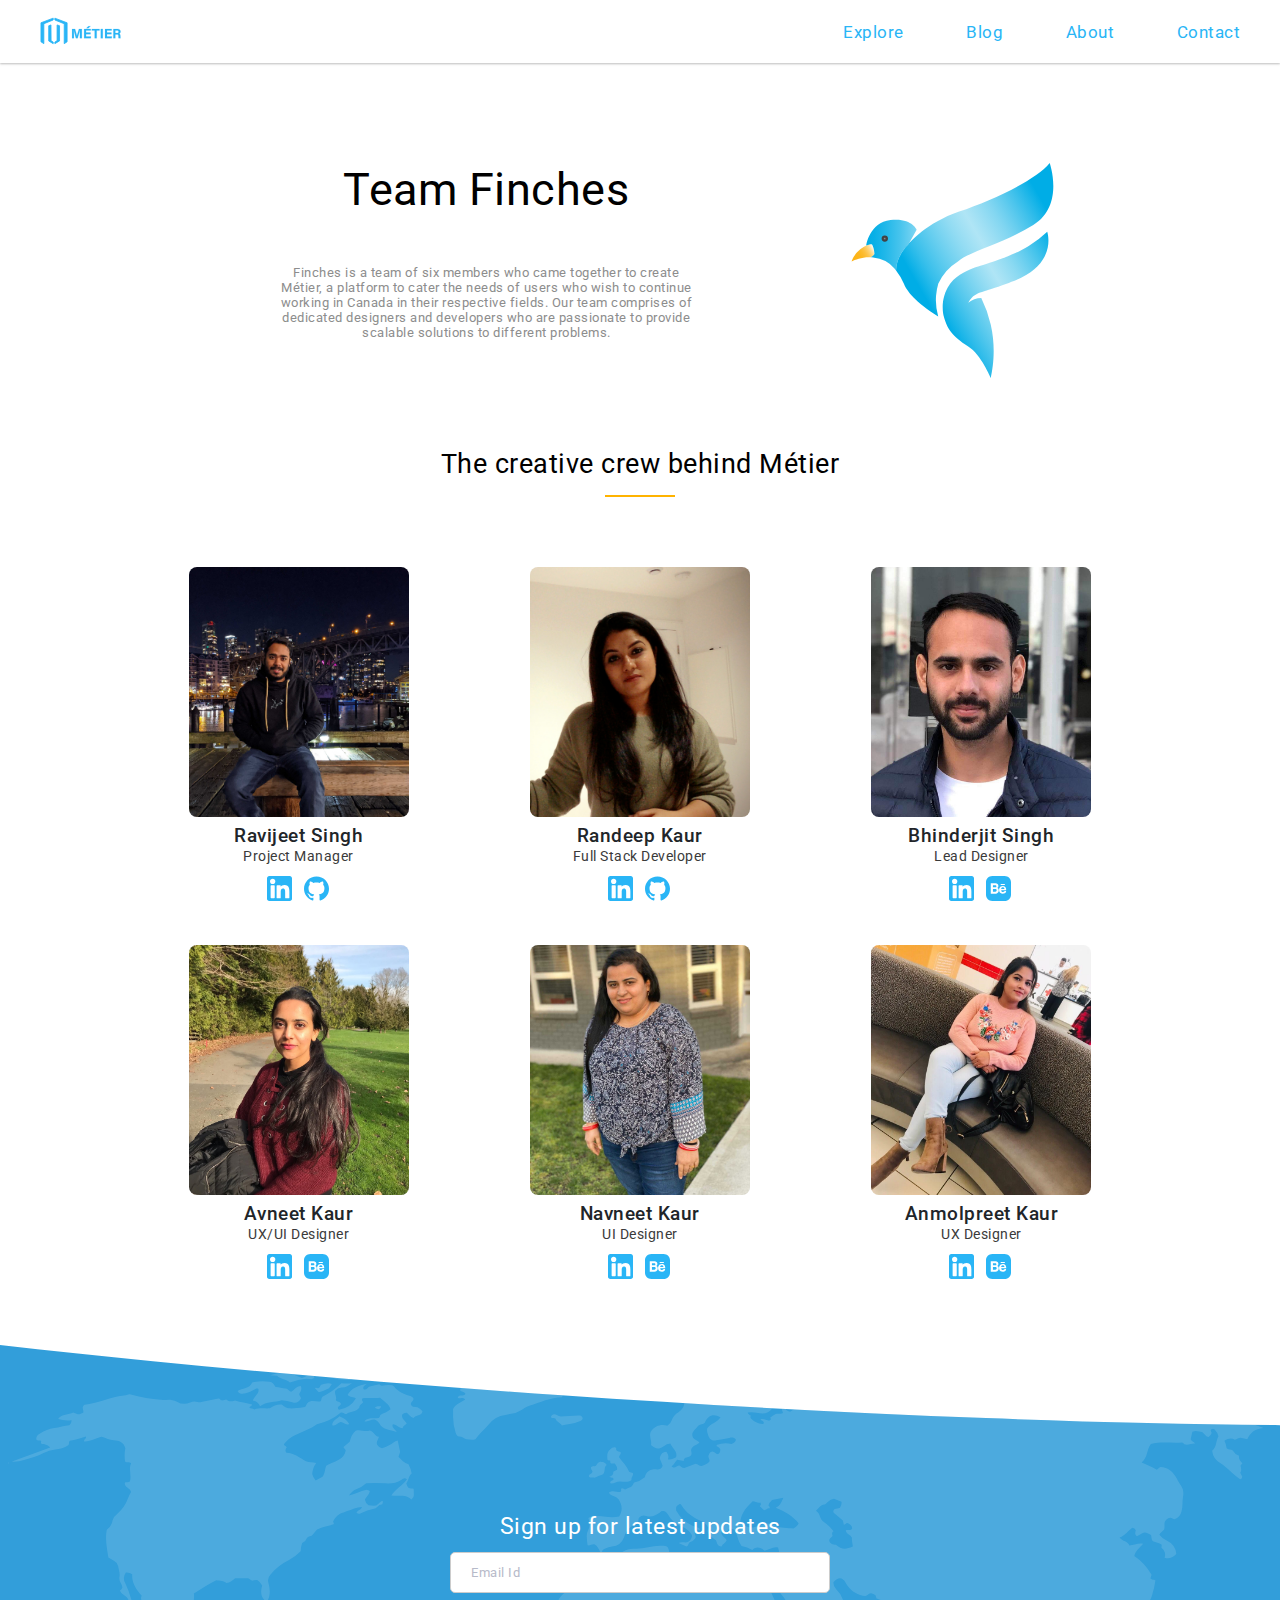
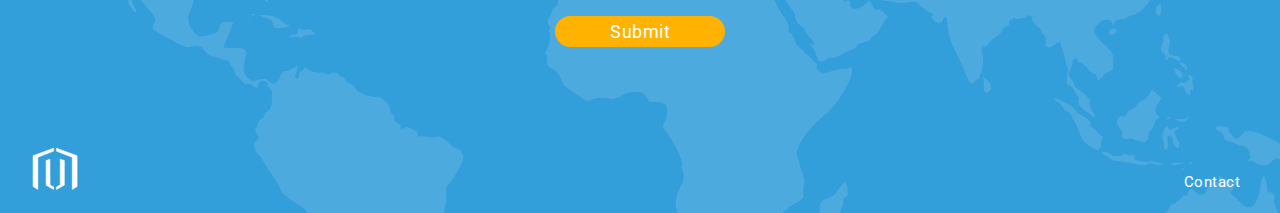
==== Metier/pages/aboutUs.html @ 3f6813bf "Frontend Completed" ====
<!DOCTYPE html>
<html lang="en">

<head>
    <meta charset="UTF-8">
    <meta name="viewport" content="width=device-width, initial-scale=1.0">
    <title>Métier</title>
    <link rel="stylesheet" href="../css/main.css">
    <link href="https://fonts.googleapis.com/css?family=Roboto:300,400,500,700&display=swap" rel="stylesheet">
</head>

<body>
    <nav class="nav-small-screen">
        <input type="checkbox" class="nav-box-checkbox" id="nav-toggle">
        <label for="nav-toggle" class="nav-box-button">
            <span class="nav-box-icon">&nbsp;</span>
        </label>
        <div class="nav-box-background">
            &nbsp;
        </div>
        <nav class="nav-box-nav">
            <ul class="nav-box-list">
                <li class="nav-box-item">
                    <a href="explore.html" class="nav-box-link">Explore</a>
                </li>
                <li class="nav-box-item">
                    <a href="blog/blogs.html" class="nav-box-link">Blogs</a>
                </li>
                <li class="nav-box-item">
                    <a href="aboutUs.html" class="nav-box-link">About Us</a>
                </li>
                <li class="nav-box-item">
                    <a href="contact.html" class="nav-box-link">Contact</a>
                </li>
            </ul>
        </nav>
    </nav>
    <div class="about-page">
        <header class="navigation-header">
            <div class="navigation-container">
                <a class="logo" href="../index.html">
                    <svg version="1.1" id="Layer_1" xmlns="http://www.w3.org/2000/svg"
                        xmlns:xlink="http://www.w3.org/1999/xlink" x="0px" y="0px" viewBox="0 0 627.2 220"
                        style="enable-background:new 0 0 627.2 220;" xml:space="preserve">
                        <style type="text/css">
                            .st0 {
                                stroke-miterlimit: 10;
                            }

                            .st1 {
                                stroke-width: 6;
                                stroke-miterlimit: 10;
                            }
                        </style>
                        <path class="st0"
                            d="M294.5,138.6c0-11.8,0.2-25,0.5-32.8h-0.5c-3.2,14.1-10.1,37-16.8,58.6h-12.7c-5-18.9-12.2-45-15.2-58.8h-0.5
                        c0.6,8.1,0.9,22.3,0.9,34.1v24.7h-13.6V95.5h22.2c5.4,18,11.4,40.6,13.5,50.9h0.1c1.7-9.1,9.3-33.2,15-50.9h21.4v69h-14.4V138.6z" />
                        <path class="st0" d="M372.9,134.7h-33v17.5h36.4l-1.8,12.2h-49v-69h48.9v12.2h-34.4v14.8h33L372.9,134.7z M373.4,75.6l-17.7,13.9
                        h-13.4L356,75.6H373.4z" />
                        <path class="st0" d="M403.4,107.7h-20.9V95.5h56.7v12.2h-20.9v56.7h-14.9V107.7z" />
                        <path class="st0" d="M463.3,95.5v69h-14.9v-69H463.3z" />
                        <path class="st0"
                            d="M527.3,134.7h-33v17.5h36.4l-1.8,12.2h-49.1v-69h48.9v12.2h-34.4v14.8h33L527.3,134.7z" />
                        <path class="st0" d="M555.9,136.8v27.6h-14.6v-69h30.3c15,0,23.1,8.3,23.1,18.9c0,9.2-5,14.3-10,16.3c3.4,1.2,8.6,4.8,8.6,17.1v3.4
                        c0,4.6,0,9.9,1,13.1h-14.2c-1.2-3-1.4-8.2-1.4-15.5v-1c0-7.5-1.9-11.1-13-11.1L555.9,136.8z M555.9,124.9h12.5
                        c8.2,0,11.3-3.1,11.3-8.9c0-5.6-3.7-8.8-11-8.8h-12.8V124.9z" />
                        <path class="st1" d="M126.1,65.9l-0.2,116.9l-16.2,9.4v11.8l34.5-20.1V72L126.1,65.9z" />
                        <path class="st1"
                            d="M81,65.9c0.3,39.1,0.5,78.1,0.8,117.1l15.7,9.4v11.8l-33.3-20V72.2L81,65.9z" />
                        <polygon class="st1" points="97.4,29.2 28.4,57.3 28.4,203.9 7.1,190.4 7.1,50 97.4,15.7 " />
                        <polygon class="st1"
                            points="109.7,29.4 178.7,57.5 178.7,204.1 200,190.6 200,50.2 109.7,15.9 " />
                    </svg>
                </a>
                <nav class="nav-large-screen">
                    <ul>
                        <li class="nav-item" id="nav-explore"><a href="explore.html">Explore</a></li>
                        <li class="nav-item" id="nav-blog"><a href="blog/blogs.html">Blog</a></li>
                        <li class="nav-item" id="nav-about"><a href="aboutUs.html">About</a></li>
                        <li class="nav-item" id="nav-contact"><a href="contact.html">Contact</a></li>
                    </ul>
                </nav>
            </div>
        </header>
        <main>
            <div class="team-description-container">
                <div class="team-name">Team Finches</div>
                <p class="team-description">Finches is a team of six members who came together to create Métier, a
                    platform to cater the needs of
                    users who wish to continue working in Canada in their respective fields. Our team comprises of
                    dedicated designers and developers who are passionate to provide scalable solutions to different
                    problems.</p>
                <img src="../images/team-logo.svg" alt="" class="team-logo">
            </div>
            <div class="team-container">
                <div class="team-heading">The creative crew behind Métier</div>
                <div class="team-underline"></div>
                <div class="team-members-container">
                    <div class="team-member-container team-member1">
                        <div class="member-pic-container">
                            <img src="../images/members/ravijeet.jpg" alt="" class="team-member-pic">
                        </div>
                        <div class="team-member-name">Ravijeet Singh</div>
                        <div class="team-member-role">Project Manager</div>
                        <a href="" class="member-link-1">
                            <svg version="1.1" id="Layer_1" xmlns="http://www.w3.org/2000/svg"
                                xmlns:xlink="http://www.w3.org/1999/xlink" x="0px" y="0px" viewBox="0 0 382 382"
                                style="enable-background:new 0 0 382 382;" xml:space="preserve">
                                <path d="M347.445,0H34.555C15.471,0,0,15.471,0,34.555v312.889C0,366.529,15.471,382,34.555,382h312.889
	                                C366.529,382,382,366.529,382,347.444V34.555C382,15.471,366.529,0,347.445,0z M118.207,329.844c0,5.554-4.502,10.056-10.056,10.056
	                                H65.345c-5.554,0-10.056-4.502-10.056-10.056V150.403c0-5.554,4.502-10.056,10.056-10.056h42.806
	                                c5.554,0,10.056,4.502,10.056,10.056V329.844z M86.748,123.432c-22.459,0-40.666-18.207-40.666-40.666S64.289,42.1,86.748,42.1
	                                s40.666,18.207,40.666,40.666S109.208,123.432,86.748,123.432z M341.91,330.654c0,5.106-4.14,9.246-9.246,9.246H286.73
	                                c-5.106,0-9.246-4.14-9.246-9.246v-84.168c0-12.556,3.683-55.021-32.813-55.021c-28.309,0-34.051,29.066-35.204,42.11v97.079
	                                c0,5.106-4.139,9.246-9.246,9.246h-44.426c-5.106,0-9.246-4.14-9.246-9.246V149.593c0-5.106,4.14-9.246,9.246-9.246h44.426
	                                c5.106,0,9.246,4.14,9.246,9.246v15.655c10.497-15.753,26.097-27.912,59.312-27.912c73.552,0,73.131,68.716,73.131,106.472
	                                L341.91,330.654L341.91,330.654z" />
                            </svg>
                        </a>
                        <a href="" class="member-link-2">
                            <svg id="Bold" enable-background="new 0 0 24 24" height="512" viewBox="0 0 24 24"
                                width="512" xmlns="http://www.w3.org/2000/svg">
                                <path
                                    d="m12 .5c-6.63 0-12 5.28-12 11.792 0 5.211 3.438 9.63 8.205 11.188.6.111.82-.254.82-.567 0-.28-.01-1.022-.015-2.005-3.338.711-4.042-1.582-4.042-1.582-.546-1.361-1.335-1.725-1.335-1.725-1.087-.731.084-.716.084-.716 1.205.082 1.838 1.215 1.838 1.215 1.07 1.803 2.809 1.282 3.495.981.108-.763.417-1.282.76-1.577-2.665-.295-5.466-1.309-5.466-5.827 0-1.287.465-2.339 1.235-3.164-.135-.298-.54-1.497.105-3.121 0 0 1.005-.316 3.3 1.209.96-.262 1.98-.392 3-.398 1.02.006 2.04.136 3 .398 2.28-1.525 3.285-1.209 3.285-1.209.645 1.624.24 2.823.12 3.121.765.825 1.23 1.877 1.23 3.164 0 4.53-2.805 5.527-5.475 5.817.42.354.81 1.077.81 2.182 0 1.578-.015 2.846-.015 3.229 0 .309.21.678.825.56 4.801-1.548 8.236-5.97 8.236-11.173 0-6.512-5.373-11.792-12-11.792z" />
                            </svg>
                        </a>
                    </div>
                    <div class="team-member-container team-member2">
                        <div class="member-pic-container">
                            <img src="../images/members/randeep.png" alt="" class="team-member-pic">
                        </div>
                        <div class="team-member-name">Randeep Kaur</div>
                        <div class="team-member-role">Full Stack Developer</div>
                        <a href="https://www.linkedin.com/in/randeepkaur24" class="member-link-1">
                            <svg version="1.1" id="Layer_1" xmlns="http://www.w3.org/2000/svg"
                                xmlns:xlink="http://www.w3.org/1999/xlink" x="0px" y="0px" viewBox="0 0 382 382"
                                style="enable-background:new 0 0 382 382;" xml:space="preserve">
                                <path d="M347.445,0H34.555C15.471,0,0,15.471,0,34.555v312.889C0,366.529,15.471,382,34.555,382h312.889
	                                C366.529,382,382,366.529,382,347.444V34.555C382,15.471,366.529,0,347.445,0z M118.207,329.844c0,5.554-4.502,10.056-10.056,10.056
	                                H65.345c-5.554,0-10.056-4.502-10.056-10.056V150.403c0-5.554,4.502-10.056,10.056-10.056h42.806
                                    c5.554,0,10.056,4.502,10.056,10.056V329.844z M86.748,123.432c-22.459,0-40.666-18.207-40.666-40.666S64.289,42.1,86.748,42.1
                                    s40.666,18.207,40.666,40.666S109.208,123.432,86.748,123.432z M341.91,330.654c0,5.106-4.14,9.246-9.246,9.246H286.73
                                    c-5.106,0-9.246-4.14-9.246-9.246v-84.168c0-12.556,3.683-55.021-32.813-55.021c-28.309,0-34.051,29.066-35.204,42.11v97.079
                                    c0,5.106-4.139,9.246-9.246,9.246h-44.426c-5.106,0-9.246-4.14-9.246-9.246V149.593c0-5.106,4.14-9.246,9.246-9.246h44.426
                                    c5.106,0,9.246,4.14,9.246,9.246v15.655c10.497-15.753,26.097-27.912,59.312-27.912c73.552,0,73.131,68.716,73.131,106.472
                                    L341.91,330.654L341.91,330.654z" />
                            </svg>
                        </a>
                        <a href="https://github.com/Randeep24" class="member-link-2">
                            <svg id="Bold" enable-background="new 0 0 24 24" height="512" viewBox="0 0 24 24"
                                width="512" xmlns="http://www.w3.org/2000/svg">
                                <path
                                    d="m12 .5c-6.63 0-12 5.28-12 11.792 0 5.211 3.438 9.63 8.205 11.188.6.111.82-.254.82-.567 0-.28-.01-1.022-.015-2.005-3.338.711-4.042-1.582-4.042-1.582-.546-1.361-1.335-1.725-1.335-1.725-1.087-.731.084-.716.084-.716 1.205.082 1.838 1.215 1.838 1.215 1.07 1.803 2.809 1.282 3.495.981.108-.763.417-1.282.76-1.577-2.665-.295-5.466-1.309-5.466-5.827 0-1.287.465-2.339 1.235-3.164-.135-.298-.54-1.497.105-3.121 0 0 1.005-.316 3.3 1.209.96-.262 1.98-.392 3-.398 1.02.006 2.04.136 3 .398 2.28-1.525 3.285-1.209 3.285-1.209.645 1.624.24 2.823.12 3.121.765.825 1.23 1.877 1.23 3.164 0 4.53-2.805 5.527-5.475 5.817.42.354.81 1.077.81 2.182 0 1.578-.015 2.846-.015 3.229 0 .309.21.678.825.56 4.801-1.548 8.236-5.97 8.236-11.173 0-6.512-5.373-11.792-12-11.792z" />
                            </svg>
                        </a>
                    </div>
                    <div class="team-member-container team-member3">
                        <div class="member-pic-container">
                            <img src="../images/members/bhinderjeet.jpg" alt="" class="team-member-pic">
                        </div>
                        <div class="team-member-name">Bhinderjit Singh</div>
                        <div class="team-member-role">Lead Designer</div>
                        <a href="https://www.linkedin.com/in/bhinderkaler/" class="member-link-1">
                            <svg version="1.1" id="Layer_1" xmlns="http://www.w3.org/2000/svg"
                                xmlns:xlink="http://www.w3.org/1999/xlink" x="0px" y="0px" viewBox="0 0 382 382"
                                style="enable-background:new 0 0 382 382;" xml:space="preserve">
                                <path d="M347.445,0H34.555C15.471,0,0,15.471,0,34.555v312.889C0,366.529,15.471,382,34.555,382h312.889
                                    C366.529,382,382,366.529,382,347.444V34.555C382,15.471,366.529,0,347.445,0z M118.207,329.844c0,5.554-4.502,10.056-10.056,10.056
                                    H65.345c-5.554,0-10.056-4.502-10.056-10.056V150.403c0-5.554,4.502-10.056,10.056-10.056h42.806
                                    c5.554,0,10.056,4.502,10.056,10.056V329.844z M86.748,123.432c-22.459,0-40.666-18.207-40.666-40.666S64.289,42.1,86.748,42.1
                                    s40.666,18.207,40.666,40.666S109.208,123.432,86.748,123.432z M341.91,330.654c0,5.106-4.14,9.246-9.246,9.246H286.73
                                    c-5.106,0-9.246-4.14-9.246-9.246v-84.168c0-12.556,3.683-55.021-32.813-55.021c-28.309,0-34.051,29.066-35.204,42.11v97.079
                                    c0,5.106-4.139,9.246-9.246,9.246h-44.426c-5.106,0-9.246-4.14-9.246-9.246V149.593c0-5.106,4.14-9.246,9.246-9.246h44.426
                                    c5.106,0,9.246,4.14,9.246,9.246v15.655c10.497-15.753,26.097-27.912,59.312-27.912c73.552,0,73.131,68.716,73.131,106.472
                                    L341.91,330.654L341.91,330.654z" />
                            </svg></a>
                        <a href="https://www.behance.net/bhinderjitsingh" class="member-link-2">
                            <svg version="1.1" id="Layer_1" xmlns="http://www.w3.org/2000/svg"
                                xmlns:xlink="http://www.w3.org/1999/xlink" x="0px" y="0px" viewBox="0 0 504.4 504.4"
                                style="enable-background:new 0 0 504.4 504.4;" xml:space="preserve">
                                <path
                                    d="M195.2,184.2H188h-48v44h51.6c9.2,0,17.2-2.4,17.2-23.6C208.8,183.4,195.2,184.2,195.2,184.2z" />
                                <path
                                    d="M195.2,260.2H140v56h48.4c0.8,0,2,0,3.6,0c8,0,23.2-3.2,23.2-27.2C215.6,260.6,195.2,260.2,195.2,260.2z" />
                                <path d="M377.6,0.2H126.4C56.8,0.2,0,57,0,126.6v251.6c0,69.2,56.8,126,126.4,126H378c69.6,0,126.4-56.8,126.4-126.4V126.6
                                        C504,57,447.2,0.2,377.6,0.2z M296,160.2h84v20h-84V160.2z M256.8,291.8c0,62.4-61.6,64.4-61.6,64.4h-56.8h-1.6H96v-208h40.4h1.6
                                        h56.8c30.8,0,55.2,17.6,55.2,54.4c0,36.8-29.6,38.8-29.6,38.8C259.6,241,256.8,291.8,256.8,291.8z M407.6,288.2H306.4
                                        c0,40,34.4,36.8,34.4,36.8c32.4,0,31.2-20.8,31.2-20.8h34.4c0,56-66.8,53.6-66.8,53.6c-80,0-74.8-78.8-74.8-78.8s0-79.2,74.8-79.2
                                        C418.4,199.4,407.6,288.2,407.6,288.2z" />
                                <path
                                    d="M340.4,228.6c-30,0-34.4,31.6-34.4,31.6h64C370,260.2,370.4,228.6,340.4,228.6z" />
                            </svg>
                        </a>
                    </div>
                    <div class="team-member-container team-member4">
                        <div class="member-pic-container">
                            <img src="../images/members/avneet.jpg" alt="" class="team-member-pic">
                        </div>
                        <div class="team-member-name">Avneet Kaur</div>
                        <div class="team-member-role">UX/UI Designer</div>
                        <a href="http://linkedin.com/in/avneet-kaur-gill-61a10614b" class="member-link-1">
                            <svg version="1.1" id="Layer_1" xmlns="http://www.w3.org/2000/svg"
                                xmlns:xlink="http://www.w3.org/1999/xlink" x="0px" y="0px" viewBox="0 0 382 382"
                                style="enable-background:new 0 0 382 382;" xml:space="preserve">
                                <path d="M347.445,0H34.555C15.471,0,0,15.471,0,34.555v312.889C0,366.529,15.471,382,34.555,382h312.889
                                    C366.529,382,382,366.529,382,347.444V34.555C382,15.471,366.529,0,347.445,0z M118.207,329.844c0,5.554-4.502,10.056-10.056,10.056
                                    H65.345c-5.554,0-10.056-4.502-10.056-10.056V150.403c0-5.554,4.502-10.056,10.056-10.056h42.806
                                    c5.554,0,10.056,4.502,10.056,10.056V329.844z M86.748,123.432c-22.459,0-40.666-18.207-40.666-40.666S64.289,42.1,86.748,42.1
                                    s40.666,18.207,40.666,40.666S109.208,123.432,86.748,123.432z M341.91,330.654c0,5.106-4.14,9.246-9.246,9.246H286.73
                                    c-5.106,0-9.246-4.14-9.246-9.246v-84.168c0-12.556,3.683-55.021-32.813-55.021c-28.309,0-34.051,29.066-35.204,42.11v97.079
                                    c0,5.106-4.139,9.246-9.246,9.246h-44.426c-5.106,0-9.246-4.14-9.246-9.246V149.593c0-5.106,4.14-9.246,9.246-9.246h44.426
                                    c5.106,0,9.246,4.14,9.246,9.246v15.655c10.497-15.753,26.097-27.912,59.312-27.912c73.552,0,73.131,68.716,73.131,106.472
                                    L341.91,330.654L341.91,330.654z" />
                            </svg>
                        </a>
                        <a href="https://www.behance.net/avneetgill" class="member-link-2">
                            <svg version="1.1" id="Layer_1" xmlns="http://www.w3.org/2000/svg"
                                xmlns:xlink="http://www.w3.org/1999/xlink" x="0px" y="0px" viewBox="0 0 504.4 504.4"
                                style="enable-background:new 0 0 504.4 504.4;" xml:space="preserve">
                                <path
                                    d="M195.2,184.2H188h-48v44h51.6c9.2,0,17.2-2.4,17.2-23.6C208.8,183.4,195.2,184.2,195.2,184.2z" />
                                <path
                                    d="M195.2,260.2H140v56h48.4c0.8,0,2,0,3.6,0c8,0,23.2-3.2,23.2-27.2C215.6,260.6,195.2,260.2,195.2,260.2z" />
                                <path d="M377.6,0.2H126.4C56.8,0.2,0,57,0,126.6v251.6c0,69.2,56.8,126,126.4,126H378c69.6,0,126.4-56.8,126.4-126.4V126.6
                                        C504,57,447.2,0.2,377.6,0.2z M296,160.2h84v20h-84V160.2z M256.8,291.8c0,62.4-61.6,64.4-61.6,64.4h-56.8h-1.6H96v-208h40.4h1.6
                                        h56.8c30.8,0,55.2,17.6,55.2,54.4c0,36.8-29.6,38.8-29.6,38.8C259.6,241,256.8,291.8,256.8,291.8z M407.6,288.2H306.4
                                        c0,40,34.4,36.8,34.4,36.8c32.4,0,31.2-20.8,31.2-20.8h34.4c0,56-66.8,53.6-66.8,53.6c-80,0-74.8-78.8-74.8-78.8s0-79.2,74.8-79.2
                                        C418.4,199.4,407.6,288.2,407.6,288.2z" />
                                <path
                                    d="M340.4,228.6c-30,0-34.4,31.6-34.4,31.6h64C370,260.2,370.4,228.6,340.4,228.6z" />
                            </svg>
                        </a>
                    </div>
                    <div class="team-member-container team-member5">
                        <div class="member-pic-container">
                            <img src="../images/members/navneet.jpg" alt="" class="team-member-pic">
                        </div>
                        <div class="team-member-name">Navneet Kaur</div>
                        <div class="team-member-role">UI Designer</div>
                        <a href="https://www.linkedin.com/in/navneet-kaur-738bab1a4/" class="member-link-1">
                            <svg version="1.1" id="Layer_1" xmlns="http://www.w3.org/2000/svg"
                                xmlns:xlink="http://www.w3.org/1999/xlink" x="0px" y="0px" viewBox="0 0 382 382"
                                style="enable-background:new 0 0 382 382;" xml:space="preserve">
                                <path d="M347.445,0H34.555C15.471,0,0,15.471,0,34.555v312.889C0,366.529,15.471,382,34.555,382h312.889
                                    C366.529,382,382,366.529,382,347.444V34.555C382,15.471,366.529,0,347.445,0z M118.207,329.844c0,5.554-4.502,10.056-10.056,10.056
                                    H65.345c-5.554,0-10.056-4.502-10.056-10.056V150.403c0-5.554,4.502-10.056,10.056-10.056h42.806
                                    c5.554,0,10.056,4.502,10.056,10.056V329.844z M86.748,123.432c-22.459,0-40.666-18.207-40.666-40.666S64.289,42.1,86.748,42.1
                                    s40.666,18.207,40.666,40.666S109.208,123.432,86.748,123.432z M341.91,330.654c0,5.106-4.14,9.246-9.246,9.246H286.73
                                    c-5.106,0-9.246-4.14-9.246-9.246v-84.168c0-12.556,3.683-55.021-32.813-55.021c-28.309,0-34.051,29.066-35.204,42.11v97.079
                                    c0,5.106-4.139,9.246-9.246,9.246h-44.426c-5.106,0-9.246-4.14-9.246-9.246V149.593c0-5.106,4.14-9.246,9.246-9.246h44.426
                                    c5.106,0,9.246,4.14,9.246,9.246v15.655c10.497-15.753,26.097-27.912,59.312-27.912c73.552,0,73.131,68.716,73.131,106.472
                                    L341.91,330.654L341.91,330.654z" />
                            </svg>
                        </a>
                        <a href="https://www.behance.net/navneetkaur7" class="member-link-2">
                            <svg version="1.1" id="Layer_1" xmlns="http://www.w3.org/2000/svg"
                                xmlns:xlink="http://www.w3.org/1999/xlink" x="0px" y="0px" viewBox="0 0 504.4 504.4"
                                style="enable-background:new 0 0 504.4 504.4;" xml:space="preserve">
                                <path
                                    d="M195.2,184.2H188h-48v44h51.6c9.2,0,17.2-2.4,17.2-23.6C208.8,183.4,195.2,184.2,195.2,184.2z" />
                                <path
                                    d="M195.2,260.2H140v56h48.4c0.8,0,2,0,3.6,0c8,0,23.2-3.2,23.2-27.2C215.6,260.6,195.2,260.2,195.2,260.2z" />
                                <path d="M377.6,0.2H126.4C56.8,0.2,0,57,0,126.6v251.6c0,69.2,56.8,126,126.4,126H378c69.6,0,126.4-56.8,126.4-126.4V126.6
                                        C504,57,447.2,0.2,377.6,0.2z M296,160.2h84v20h-84V160.2z M256.8,291.8c0,62.4-61.6,64.4-61.6,64.4h-56.8h-1.6H96v-208h40.4h1.6
                                        h56.8c30.8,0,55.2,17.6,55.2,54.4c0,36.8-29.6,38.8-29.6,38.8C259.6,241,256.8,291.8,256.8,291.8z M407.6,288.2H306.4
                                        c0,40,34.4,36.8,34.4,36.8c32.4,0,31.2-20.8,31.2-20.8h34.4c0,56-66.8,53.6-66.8,53.6c-80,0-74.8-78.8-74.8-78.8s0-79.2,74.8-79.2
                                        C418.4,199.4,407.6,288.2,407.6,288.2z" />
                                <path
                                    d="M340.4,228.6c-30,0-34.4,31.6-34.4,31.6h64C370,260.2,370.4,228.6,340.4,228.6z" />
                            </svg>
                        </a>
                    </div>
                    <div class="team-member-container team-member6">
                        <div class="member-pic-container">
                            <img src="../images/members/anmolpreet.JPG" alt="" class="team-member-pic">
                        </div>
                        <div class="team-member-name">Anmolpreet Kaur</div>
                        <div class="team-member-role">UX Designer</div>
                        <a href="https://www.linkedin.com/in/anmol-kaur-6a7038186" class="member-link-1">
                            <svg version="1.1" id="Layer_1" xmlns="http://www.w3.org/2000/svg"
                                xmlns:xlink="http://www.w3.org/1999/xlink" x="0px" y="0px" viewBox="0 0 382 382"
                                style="enable-background:new 0 0 382 382;" xml:space="preserve">
                                <path d="M347.445,0H34.555C15.471,0,0,15.471,0,34.555v312.889C0,366.529,15.471,382,34.555,382h312.889
                                    C366.529,382,382,366.529,382,347.444V34.555C382,15.471,366.529,0,347.445,0z M118.207,329.844c0,5.554-4.502,10.056-10.056,10.056
                                    H65.345c-5.554,0-10.056-4.502-10.056-10.056V150.403c0-5.554,4.502-10.056,10.056-10.056h42.806
                                    c5.554,0,10.056,4.502,10.056,10.056V329.844z M86.748,123.432c-22.459,0-40.666-18.207-40.666-40.666S64.289,42.1,86.748,42.1
                                    s40.666,18.207,40.666,40.666S109.208,123.432,86.748,123.432z M341.91,330.654c0,5.106-4.14,9.246-9.246,9.246H286.73
                                    c-5.106,0-9.246-4.14-9.246-9.246v-84.168c0-12.556,3.683-55.021-32.813-55.021c-28.309,0-34.051,29.066-35.204,42.11v97.079
                                    c0,5.106-4.139,9.246-9.246,9.246h-44.426c-5.106,0-9.246-4.14-9.246-9.246V149.593c0-5.106,4.14-9.246,9.246-9.246h44.426
                                    c5.106,0,9.246,4.14,9.246,9.246v15.655c10.497-15.753,26.097-27.912,59.312-27.912c73.552,0,73.131,68.716,73.131,106.472
                                    L341.91,330.654L341.91,330.654z" />
                            </svg>
                        </a>
                        <a href="https://www.behance.net/anmolkaur1" class="member-link-2">
                            <svg version="1.1" id="Layer_1" xmlns="http://www.w3.org/2000/svg"
                                xmlns:xlink="http://www.w3.org/1999/xlink" x="0px" y="0px" viewBox="0 0 504.4 504.4"
                                style="enable-background:new 0 0 504.4 504.4;" xml:space="preserve">
                                <path
                                    d="M195.2,184.2H188h-48v44h51.6c9.2,0,17.2-2.4,17.2-23.6C208.8,183.4,195.2,184.2,195.2,184.2z" />
                                <path
                                    d="M195.2,260.2H140v56h48.4c0.8,0,2,0,3.6,0c8,0,23.2-3.2,23.2-27.2C215.6,260.6,195.2,260.2,195.2,260.2z" />
                                <path d="M377.6,0.2H126.4C56.8,0.2,0,57,0,126.6v251.6c0,69.2,56.8,126,126.4,126H378c69.6,0,126.4-56.8,126.4-126.4V126.6
                                        C504,57,447.2,0.2,377.6,0.2z M296,160.2h84v20h-84V160.2z M256.8,291.8c0,62.4-61.6,64.4-61.6,64.4h-56.8h-1.6H96v-208h40.4h1.6
                                        h56.8c30.8,0,55.2,17.6,55.2,54.4c0,36.8-29.6,38.8-29.6,38.8C259.6,241,256.8,291.8,256.8,291.8z M407.6,288.2H306.4
                                        c0,40,34.4,36.8,34.4,36.8c32.4,0,31.2-20.8,31.2-20.8h34.4c0,56-66.8,53.6-66.8,53.6c-80,0-74.8-78.8-74.8-78.8s0-79.2,74.8-79.2
                                        C418.4,199.4,407.6,288.2,407.6,288.2z" />
                                <path
                                    d="M340.4,228.6c-30,0-34.4,31.6-34.4,31.6h64C370,260.2,370.4,228.6,340.4,228.6z" />
                            </svg>
                        </a>
                    </div>
                </div>
            </div>
        </main>
        <footer>
            <div class="newsletter-container">
                <div class="heading">Sign up for latest updates</div>
                <input type="email" id="email" placeholder="Email Id">
                <a href="#" class="button button-submit">Submit</a>
            </div>
            <div class="footer-container">
                <svg id="Layer_1" data-name="Layer 1" xmlns="http://www.w3.org/2000/svg" viewBox="0 0 512 512">
                    <defs>
                        <style>
                            .cls-1 {
                                stroke-miterlimit: 10;
                                stroke-width: 6px;
                            }
                        </style>
                    </defs>
                    <path class="cls-1" d="M315.52,145.2,315,437.49,272.8,461.07v29.48l89.72-50.11v-280Z" />
                    <path class="cls-1" d="M198.19,145.2l2,292.8,40.71,23.58v29.47L154.4,440.94v-280Z" />
                    <polygon class="cls-1"
                        points="240.91 53.5 61.46 123.67 61.46 490.11 5.92 456.33 5.92 105.48 240.91 19.71 240.91 53.5" />
                    <polygon class="cls-1"
                        points="272.8 54 452.25 124.17 452.25 490.62 507.8 456.83 507.8 105.98 272.8 20.21 272.8 54" />
                </svg>
                <a href="#" class="contact-link">Contact</a>
            </div>
        </footer>
    </div>
</body>

</html>
---- Metier/css/main.css ----
/*
COLORS:

    primary-color: #29B5F6
    primary-dark-color: #0388D2
    Accent: #FFB300

    button-hover: #0388D2

    Heading: #000000
    dark-grey: #424242

    Ligh-Accent: #f2713d
    Dark-Accent: #732a10

    font-light: #777
    font-white: #fff

    grey-light: #e9e9e9

*/

html {
    font-size: 62.5%;
}

*, *::before, *::after {
    box-sizing: border-box;
    margin: 0;
    padding: 0;
    font-family: roboto;
    letter-spacing: 0.05rem;
}

.button {
    text-decoration: none;
    background-color: #FFB300;
    color: white;
    font-size: 1.2rem;
    border-radius: 10rem;
    text-align: center;
    justify-self: center;
    padding: 0.5rem 0;
    margin: 0.2rem 0 0 0;
    width: 13.5rem;
}

/*********************************************************** Navigation Header *****************************************************/

.navigation-header {
    display: grid;
    height: 7vh;
    box-shadow: 0px 1px 2px #81818185;
}

.logo {
    align-self: center;
    object-fit: contain;
}

.logo svg {
    width: 7rem;
    height: 100%;
    fill: #29B5F6;
    stroke: #29B5F6;
}

.logo svg:hover {
    fill: #0388D2;
    stroke: #0388D2;
}

.nav-large-screen {
    display: none;
}

/****************************************************** Small Screen Navigation ****************************************************/

.nav-small-screen {
    display: block;
}

.nav-box-checkbox {
    display: none;
}

.nav-box-button {
    background: white;
    height: 4rem;
    width: 4rem;
    position: fixed;
    border-radius: 50%;
    top: 0.3rem;
    right: 0.5rem;
    z-index: 1200;
    text-align: center;
    cursor: pointer;
}

.nav-box-background {
    height: 3.5rem;
    width: 3.5rem;
    border-radius: 50%;
    position: fixed;
    top: 0.4rem;
    right: 0.6rem;
    background-image: radial-gradient(#29B5F6, #0388D2);
    z-index: 1000;
    transition: all 0.8s;
}

.nav-box-nav {
    height: 100vh;
    position: fixed;
    top: 0;
    left: 0;
    z-index: 1100;
    transition-delay: .3s;
    opacity: 0;
    width: 0;
}

.nav-box-list {
    position: absolute;
    top: 40%;
    left: 50%;
    transform: translate(-50%, -50%);
    list-style: none;
    text-align: center;
}

.nav-box-item {
    margin: 1rem;
}

.nav-box-link:link, .nav-box-link:visited {
    display: inline-block;
    font-size: 2rem;
    font-weight: 300;
    padding: 1rem 2rem;
    color: #fff;
    text-decoration: none;
    text-transform: uppercase;
    background-image: linear-gradient(120deg, transparent 0%, transparent 50%, white 50%);
    background-size: 230%;
    transition: all 0.4s;
}

.nav-box-link:hover, .nav-box-link:active {
    background-position: 100%;
    color: #0388D2;
    transform: translateX(1rem);
}

.nav-box-checkbox:checked~.nav-box-background {
    transform: scale(70);
}

.nav-box-checkbox:checked~.nav-box-nav {
    opacity: 1;
    width: 100%;
}

.nav-box-icon {
    position: relative;
    margin-top: 2rem;
}

.nav-box-icon, .nav-box-icon::before, .nav-box-icon::after {
    width: 2.8rem;
    height: 2px;
    background-color: #29B5F6;
    display: inline-block;
}

.nav-box-icon::before, .nav-box-icon::after {
    content: "";
    position: absolute;
    left: 0;
    transition: all 0.2s;
}

.nav-box-icon::before {
    top: -.8rem;
}

.nav-box-icon::after {
    top: .8rem;
}

.nav-box-checkbox:checked+.nav-box-button .nav-box-icon {
    background-color: transparent;
}

.nav-box-checkbox:checked+.nav-box-button .nav-box-icon::before {
    top: 0;
    transform: rotate(135deg);
}

.nav-box-checkbox:checked+.nav-box-button .nav-box-icon::after {
    top: 0;
    transform: rotate(-135deg);
}

.nav-large-screen {
    display: none;
    align-self: center;
    justify-self: end;
}

nav ul {
    list-style: none;
}

nav ul li {
    display: inline;
    margin-left: 6rem;
    font-size: 1.5rem;
}

nav a {
    text-decoration: none;
    color: #29B5F6;
}

/************************************************************** Footer *************************************************************/

footer {
    position: relative;
    grid-row: 3/4;
    background: url(../images/footer_background.svg);
    background-repeat: no-repeat;
    background-position: top left;
    background-size: cover;
    height: 27rem;
}

.newsletter-container {
    display: grid;
    padding: 9rem 1rem 1rem 1rem;
}

.newsletter-container .heading {
    font-size: 1.4rem;
    text-align: center;
    color: #ffffff;
}

#email {
    width: 23rem;
    justify-self: center;
    padding: 0.8rem 2rem;
    margin: 0.6rem 0 1rem 0;
    display: inline-block;
    border: 1px solid #ccc;
    border-radius: 0.3rem;
    box-sizing: border-box;
    font-size: 0.9rem;
}

#email::placeholder {
    color: #B7BAC9;
}

.footer-container {
    position: absolute;
    width: 100%;
    display: grid;
    grid-template-columns: 1fr 1fr;
    bottom: 0;
    padding: 2rem 2rem 0 2rem;
    transform: translate(0, -20%);
}

.footer-container svg {
    align-self: center;
    width: 3.4rem;
    height: 3.8rem;
    object-fit: contain;
    fill: white;
    stroke: white;
}

.contact-link {
    align-self: end;
    justify-self: end;
    font-size: 1.3rem;
    color: white;
    text-decoration: none;
}

/***********************************************************************************************************************************
/******************************************************** Home Page ****************************************************************
/***********************************************************************************************************************************/

.home-page {
    display: grid;
    width: 100%;
    background-color: white;
}

/********************************************************** Header Section *********************************************************/

.hero-image-header {
    display: grid;
    grid-row: 1/2;
    grid-template-rows: 7vh auto;
}

.navigation-container {
    display: grid;
    grid-template-columns: 20% 80%;
    grid-row: 1/2;
    background-color: white;
    padding: 0 2rem 0 1rem;
}

.hero-container {
    position: relative;
    grid-row: 2/3;
}

.hero-container img {
    width: 100%;
    height: 100%;
    object-fit: contain;
}

/******************************************************** Heat Map Section *********************************************************/

.general-comparison-container {
    display: grid;
    width: 95%;
    margin: 4rem auto 4rem auto;
}

.general-comparison-container .heading {
    font-size: 1.7rem;
    font-weight: 500;
    margin-bottom: 0.6rem;
    text-align: center;
    color: #212529;
    letter-spacing: 0.1rem;
}

.general-comparison-container .underline {
    width: 5rem;
    height: 0.2rem;
    background-color: #FFB300;
    margin-bottom: 1.2rem;
    justify-self: center;
}

.general-comparison-container .description {
    font-size: 1.05rem;
    color: #313131;
    text-align: center;
    width: 90%;
    margin: 0 auto;
}

.general-heat-map-container {
    display: grid;
    border: 0.5px solid #72727241;
    border-radius: 3px;
    margin: 3rem auto 0 auto;
    padding: 0.9rem 0.7rem;
    width: 100%;
}

.general-heat-map-container .heading {
    text-align: center;
    font-size: 1.3rem;
    font-weight: 500;
    margin-bottom: 0;
}

.general-heat-map {
    background: url(../images/heatmap.png);
    background-color: rgba(3, 138, 210, 0.596);
    border-radius: 3px;
    height: 210px;
    margin: 0.8rem 0.4rem 0.5rem 0.4rem;
    background-repeat: no-repeat;
    background-size: cover;
}

.general-heat-map-description {
    font-size: 0.8rem;
    text-align: center;
    margin: 0 auto 0.5rem auto;
    width: 95%;
}


/***************************************************** Feature Container **********************************************************/

.features-section {
    position: relative;
    background: #ffffff;
    height: 93rem;
}

.feature-grey-background {
    position: absolute;
    width: 100%;
    height: 100rem;
    background-color: #F0F3F4;
}

.features-container {
    position: absolute;
    padding: 3rem 2rem 2rem 2rem;
    width: 100%;
    height: 100%;
}

.features-heading {
    display: block;
    font-size: 1.7rem;
    font-weight: 500;
    text-align: center;
}

.features-container .underline {
    position: absolute;
    width: 5rem;
    height: 0.12rem;
    background-color: #FFB300;
    margin-top: 1.1rem;
    left: 50%;
    transform: translate(-50%, 0);
}

.feature-cards-container {
    display: flex;
    flex-flow: column nowrap;
    justify-content: center;
    margin: 3rem auto 0 auto;
    width: 80%;
}

.feature {
    background: #ffffff;
    width: 200px;
    height: 250px;
    box-shadow: 0 0.3rem 0.5rem #00000028;
    border-radius: 8px;
    margin: 1rem auto 2rem auto;
}

.feature-icon {
    background: #29B5F6;
    /* width: 140px;
    height: 140px; */
    width: 110px;
    height: 110px;
    border-radius: 55px;
    margin: 1.8rem auto;
    position: relative;
}

.feature-icon svg {
    position: absolute;
    fill: white;
    width: 60px;
    height: 100%;
    top: 50%;
    left: 50%;
    transform: translate(-50%, -50%);
}

.feature-icon img {
    /* width: 140px; */
    width: 110px;
    height: 100%;
    object-fit: contain;
    /* padding: 0 30px 0 30px; */
    padding: 0 25px;
}

.feature-title {
    text-align: center;
    margin: 1.5rem 0 1rem 0;
    font-size: 1.5rem;
    font-weight: 500;
}

.feature-description {
    margin: 1.5rem auto 1.5rem auto;
    width: 80%;
    text-align: center;
    font-size: 1rem;
    color: #333333;
}

/***********************************************************************************************************************************
/****************************************************** Explore Page ***************************************************************
/***********************************************************************************************************************************/

.explore-page main {
    width: 95%;
    margin: 4rem auto 4rem auto;
}

/********************************************** Heat Map and Wage Graph Container **************************************************/

.explore-heat-map-heading, .wage-comparison-heading {
    font-size: 1.7rem;
    font-weight: 500;
    margin-bottom: 0.6rem;
    text-align: center;
    color: #212529;
    letter-spacing: 0.1rem;
}

.wage-comparison-heading {
    margin-top: 6rem;
}

.explore-page .underline {
    width: 5rem;
    margin: 0 auto 1.6rem auto;
    height: 0.2rem;
    background-color: #FFB300;
}

.explore-heat-map-description, .wage-comparison-description {
    font-size: 1.05rem;
    color: #424242;
    text-align: center;
    width: 98%;
    margin: 0 auto;
}

.heat-map-container, .wage-graph-container {
    display: grid;
    border: 0.5px solid #72727279;
    border-radius: 3px;
    margin: 3rem auto 0 auto;
    padding: 0.7rem;
    width: 100%;
}

.heat-map-spinner-container, .wage-spinner-container {
    display: grid;
    grid-template-columns: 45% 55%;
    grid-template-rows: 1fr;
    margin: 1rem 0 0.3rem 0;
    position: relative;
}

.spinner-heading {
    font-size: 1.1rem;
    align-self: center;
    font-weight: 500;
    justify-self: end;
    margin-right: 1rem;
}

.spinner {
    align-self: center;
    width: 80%;
}

.heat-map, .wage-graph {
    border-radius: 3px;
    height: 210px;
    margin: 0.5rem 0.4rem;
}

.heat-map {
    background: url(../images/heatmap.png);
    background-color: rgba(3, 138, 210, 0.596);
    background-repeat: no-repeat;
    background-size: cover;
}

.wage-graph {
    background: url(../images/wage_graph.png);
    background-color: rgba(3, 138, 210, 0.596);
    background-repeat: no-repeat;
    background-size: cover;
}

.heat-map-description, .wage-graph-description {
    font-size: 0.8rem;
    text-align: center;
    margin: 0 auto 0.5rem auto;
    width: 95%;
}

/***********************************************************************************************************************************
/******************************************************* Blogs Page ****************************************************************
/***********************************************************************************************************************************/

.blogs-page main {
    margin: 3rem 0 3rem 2rem;
}

.blog-list {
    margin-bottom: 2rem;
    display: grid;
    grid-template-columns: 0.5rem auto;
}

.blogs-page .blog-page-container {
    margin-bottom: 4rem;
}

.horizontal-line {
    width: 0.22rem;
    height: 2.8rem;
    background: #FFB300;
    grid-row: 1/3;
    grid-column: 1/2;
}

.blogs-heading {
    font-size: 1.7rem;
    font-weight: 500;
    color: #29B5F6;
    grid-row: 1/2;
    grid-column: 2/3;
    align-self: center;
    margin-left: 1.1rem;
}

.blogs-container {
    display: grid;
    grid-template-columns: repeat(5, 21.5rem);
    grid-template-rows: 23.4rem;
    margin: 2rem 0 0 0;
    width: 100%;
    overflow-x: scroll;
}

.blog-container {
    width: 18rem;
    position: relative;
}

.blog-detail-container {
    display: grid;
    border-radius: 7px;
}

.blog-detail-container img {
    width: 18rem;
    height: 11.5rem;
    border-radius: 7px;
    object-fit: cover;
}

.blog-detail-container .blog-title {
    margin: 0.5rem 0.5rem 0.3rem 0.5rem;
    font-size: 1.6rem;
    color: #29B5F6;
}

.blog-detail-container .blog-date {
    margin: 0 0.5rem;
    color: #727272;
    font-size: 0.9rem;
}

.blog-detail-container .blog-description {
    margin: 0.8rem 0.5rem;
    color: #727272;
    font-size: 0.85rem;
}

.blog-detail-container .read-more-button {
    color: #FFB300;
    text-decoration: none;
    font-size: 1.05rem;
    margin: 0.5rem 0.5rem 0.5rem 0.5rem;
    justify-self: end;
}

.blog-detail-on-hover {
    width: 18rem;
    height: 23.4rem;
    display: grid;
    grid-template-rows: 12rem 5rem 5.5rem;
    border-radius: 7px;
    position: absolute;
    top: 0;
    left: 0;
    background-image: linear-gradient(to right bottom, #0000007e, #000000ee), url(../images/blog2.jpg);
    background-size: cover;
    padding: 1rem;
}

.blog-detail-on-hover .blog-description {
    color: white;
    font-size: 1.1rem;
    grid-row: 2/3;
}

.blog-detail-on-hover .read-now-button {
    color: white;
    font-size: 0.8rem;
    grid-row: 3/4;
    text-decoration: none;
    justify-self: end;
    align-self: center;
    background: #FFB300;
    padding: 0.3rem;
    width: 8rem;
    text-align: center;
    border-radius: 5rem;
}

/***********************************************************************************************************************************
/******************************************************** Blog Page ****************************************************************
/***********************************************************************************************************************************/

.blog-page .blog-page-container {
    width: 98%;
    padding: 0 1.5rem 0 1.5rem;
    margin: 3rem auto 3rem auto;
    border-radius: 7px;
}

.blog-page .blog-category {
    font-size: 1.2rem;
    color: #29B5F6;
    margin-bottom: 0.4rem;
    text-align: center;
    text-transform: uppercase;
}

.blog-page .blog-underline {
    background-color: #FFB300;
    height: 0.2rem;
    width: 4rem;
    margin: 0 auto 1.7rem auto;
}

.blog-page .blog-title {
    text-align: left;
    font-size: 2rem;
    margin: 0 0 0.5rem 0;
    font-weight: 500;
}

.blog-page .author-date-container {
    display: grid;
    flex-flow: row nowrap;
    grid-template-rows: 1fr;
    grid-template-columns: 1fr 1fr;
    font-size: 1rem;
    color: rgb(110, 110, 110);
    justify-content: center;
    margin: 0 auto 1.5rem auto;
    width: 99%;
}

/* .blog-page .author, .blog-page .divider {
    margin-right: 0.7rem;
} */

.blog-page .author {
    grid-row: 1/2;
    grid-column: 1/2;
}

.blog-page .divider {
    display: none;
}

.blog-page .date {
    grid-row: 1/2;
    grid-column: 2/3;
    justify-self: end;
}

.blog-page .image-container {
    align-self: center;
    justify-self: center;
}

.blog-page img {
    margin: 0 auto;
    width: 100%;
    height: 220px;
    border-radius: 5px;
    margin-bottom: 0;
}

.paragraphs {
    font-size: 1.1rem;
    margin: 1rem auto 0 auto;
    padding: 0 1rem;
    letter-spacing: 0.8px;
    color: rgb(53, 53, 53);
}

.paragraphs span {
    font-size: 2.5rem;
}

/***********************************************************************************************************************************
/**************************************************** About Us Page ****************************************************************
/***********************************************************************************************************************************/

.about-page main {
    width: 98%;
    margin: 3rem auto 3rem auto;
}

.team-description-container {
    width: 100%;
    display: grid;
}

.team-name {
    grid-row: 1/2;
    justify-self: center;
    font-size: 3rem;
    margin-bottom: 2rem;
}

.team-description {
    grid-row: 3/4;
    color: #8D8D8D;
    font-size: 1.1rem;
    text-align: center;
    width: 80%;
    justify-self: center;
}

.team-logo {
    grid-row: 2/3;
    width: 35%;
    justify-self: center;
}

.team-container {
    margin-top: 4rem;
}

.team-heading {
    text-align: center;
    font-size: 2rem;
}

.team-underline {
    width: 5rem;
    height: 0.2rem;
    background-color: #FFB300;
    margin: 1rem auto;
}

.team-members-container {
    display: grid;
    width: 100%;
    margin: 4rem 0 0 0;
}

.team-member-container {
    display: grid;
    padding: 0 0 3rem 0;
    grid-template-columns: 1fr 1fr;
}

.member-pic-container {
    width: 18rem;
    height: 20.4rem;
    margin: 0 auto;
    grid-column: 1/3;
    grid-row: 1/2;
    justify-self: center;
}

.team-member-pic {
    width: 18rem;
    height: 20.4rem;
    border-radius: 4px;
    object-fit: cover;
}

.team-member-name {
    text-align: center;
    margin-top: 0.7rem;
    font-size: 1.5rem;
    font-weight: 500;
    grid-column: 1/3;
    grid-row: 2/3;
    color: #212529;
}

.team-member-role {
    text-align: center;
    margin-top: 0.1rem;
    font-size: 1.15rem;
    grid-column: 1/3;
    grid-row: 3/4;
    color: #3a3a3a;
}

.member-link-1 svg, .member-link-2 svg {
    fill: #29B5F6;
    width: 2rem;
    height: 2rem;
}

.member-link-1 svg:hover, .member-link-2 svg:hover {
    fill: #0388D2;
}

.member-link-1 {
    grid-row: 4/5;
    grid-column: 1/2;
    justify-self: end;
    align-self: center;
    margin-top: 0.5rem;
    margin-right: 0.5rem;
    padding: 0.2rem;
}

.member-link-2 {
    grid-row: 4/5;
    grid-column: 2/3;
    margin-top: 0.5rem;
    margin-left: 0.5rem;
    align-self: center;
}

/***********************************************************************************************************************************
/**************************************************** Contact Us Page **************************************************************
/***********************************************************************************************************************************/

.contact-container {
    width: 85%;
    margin: 5rem auto 3rem auto;
    border: 1px solid #13131341;
    border-radius: 5px;
    display: grid;
}

.contact-page .image-container {
    display: none;
    grid-row: 1/2;
    grid-column: 1/2;
    align-self: center;
    justify-self: center;
}

.contact-us-form {
    display: grid;
    grid-row: 1/2;
    grid-column: 1/2;
    margin: 2rem 0;
    width: 75%;
    justify-self: center;
}

.contact-us-heading {
    font-size: 3rem;
    color: #29B5F6;
    text-align: center;
    font-weight: 500;
    margin: 0 0 2rem 0;
}

.contact-page label {
    font-size: 1.4rem;
}

.contact-page input, textarea {
    display: block;
    width: 100%;
    margin: 0.5rem 0 1.5rem 0;
    font-size: 1.2rem;
    color: #3a3a3a;
    background-color: #FAFCFE;
    border: 0.5px solid #72727233;
    border-radius: 3px;
    padding: 0.5rem 1.5rem;
}

.contact-page textarea {
    resize: none;
}

.contact-page button {
    background-color: #FFB300;
    color: white;
    border: 0;
    padding: 0.5rem 2.5rem;
    margin: 0.3rem auto 0.3rem auto;
    font-size: 1.3rem;
    border-radius: 10rem;
    text-align: center;
    width: 17rem;
    justify-self: center;
}

/***********************************************************************************************************************************
************************************************************************************************************************************
********************************************** Screen Minimum Size - 615px ********************************************************
************************************************************************************************************************************
***********************************************************************************************************************************/

@media screen and (min-width: 615px) {
    .button {
        padding: 0.5rem 2.5rem;
        font-size: 1.3rem;
        width: 15rem;
        margin: 0.3rem 0 0 0;
    }
    .logo svg {
        width: 8.5rem;
    }
    /****************************************************** Navigation Section *****************************************************/
    .nav-box-button {
        top: 0.7rem;
        right: 0.7rem;
    }
    .nav-box-background {
        top: 0.8rem;
        right: 0.8rem;
    }
    .nav-box-item {
        display: block;
        font-size: 2.2rem;
    }
    /******************************************************** Footer Section *******************************************************/
    footer {
        height: 31rem;
    }
    .newsletter-container {
        padding-top: 10rem;
    }
    .newsletter-container .heading {
        font-size: 1.8rem;
        margin-bottom: 1rem;
    }
    #email {
        width: 28rem;
        padding: 1rem 1.5rem;
        margin: 0 0 1.1rem 0;
        font-size: 1rem;
        border-radius: 4px;
    }
    .footer-container {
        top: 70%;
        padding: 3rem 2rem 0 3rem;
        transform: translate(0, -15%);
    }
    .footer-container svg {
        fill: white;
        stroke: white;
        height: 4rem;
        width: 5rem;
        align-self: end;
    }
    .contact-link {
        font-size: 1.5rem;
        margin-right: 2rem;
    }
    /******************************************************************************************************************************/
    /******************************************************** Home Section ********************************************************/
    /******************************************************************************************************************************/
    .general-comparison-container .heading {
        font-size: 2.2rem;
        margin-bottom: 1.5rem;
    }
    .general-comparison-container .underline {
        width: 6rem;
        height: 0.2rem;
        margin-bottom: 2rem;
    }
    .general-comparison-container .description {
        font-size: 1.2rem;
        width: 85%;
        margin: 0 auto;
    }
    .general-heat-map-container {
        padding: 1.6rem 1.3rem 1.3rem 1.3rem;
    }
    .general-heat-map-container .heading {
        font-size: 1.6rem;
        margin: 0;
    }
    .general-heat-map {
        height: 300px;
        margin: 1rem 0 0.7rem 0;
        border-radius: 4px;
    }
    .general-heat-map-description {
        font-size: 1.1rem;
        margin: 0 auto 1rem auto;
        width: 90%;
    }
    /********************************** Feature Container ********************************/
    .features-section {
        height: 43rem;
    }
    .feature-grey-background {
        height: 26rem;
    }
    .features-container {
        padding: 4rem 1.5rem 1rem 1.5rem;
    }
    .features-heading {
        font-size: 2rem;
        margin-bottom: 1.5rem;
    }
    .features-container .underline {
        width: 7rem;
        height: 0.2rem;
        margin-top: 0.4rem;
    }
    .feature-cards-container {
        flex-flow: row nowrap;
        justify-content: space-evenly;
        margin: 5rem auto 0 auto;
        width: 100%;
    }
    .feature {
        width: 180px;
        height: 280px;
    }
    .feature-icon {
        width: 115px;
        height: 115px;
        border-radius: 60px;
        margin: 2.7rem auto 2rem;
    }
    .feature-icon svg {
        width: 58px;
    }
    .feature-title {
        margin: 1.5rem 0 0.6rem 0;
    }
    .feature-description {
        margin: 0 auto 1.5rem auto;
        font-size: 1.1rem;
        color: #707070;
    }
    /********************************************************************************************************************************
    /****************************************************** Explore Page ************************************************************
    /********************************************************************************************************************************/
   
    /********************************************** Heat Map and Wage Graph Container ***********************************************/
    .explore-heat-map-heading, .wage-comparison-heading {
        font-size: 2.2rem;
        margin-bottom: 1.5rem;
    }
    .wage-comparison-heading {
        margin-top: 7rem;
    }
    .explore-page .underline {
        width: 6rem;
        height: 0.2rem;
        margin-bottom: 3rem;
    }
    .explore-heat-map-description, .wage-comparison-description {
        font-size: 1.1rem;
        width: 90%;
        margin: 0 auto;
    }
    .heat-map-container, .wage-graph-container {
        padding: 1.6rem 1.3rem 1.3rem 1.3rem;
    }
    .heat-map-spinner-container, .wage-spinner-container {
        margin: 0.5rem 0;
        grid-template-columns: 45% 55%;
    }
    .spinner-heading {
        font-size: 1.4rem;
    }
    .spinner {
        width: 57%;
        height: 3.2rem;
    }
    .heat-map, .wage-graph {
        height: 300px;
        margin: 1rem 0 0.7rem 0;
        border-radius: 4px;
    }
    .heat-map-description, .wage-graph-description {
        font-size: 1.1rem;
        margin: 0 auto 1rem auto;
        width: 90%;
    }
    /***********************************************************************************************************************************
    /******************************************************* Blogs Page ****************************************************************
    /***********************************************************************************************************************************/
    .blogs-page main {
        margin: 3rem 0 3rem 4rem;
    }
    .blog-list {
        grid-template-columns: 2rem auto;
    }
    .blog-page-container {
        margin-bottom: 5rem;
    }
    .horizontal-line {
        width: 0.3rem;
        height: 3.2rem;
    }
    .blogs-heading {
        font-size: 2.1rem;
        margin-left: 0;
        align-self: center;
    }
    .blogs-container {
        grid-template-columns: repeat(5, 22rem);
        grid-template-rows: 26rem;
        margin: 2rem 0 0 0;
    }
    .blog-container {
        width: 19rem;
    }
    .blog-detail-container {
        border-radius: 8px;
    }
    .blog-detail-container img {
        width: 19rem;
        height: 12rem;
        border-radius: 8px;
    }
    .blog-detail-container .blog-title {
        margin: 0.8rem 0.8rem 0.3rem 0.8rem;
        font-size: 1.8rem;
    }
    .blog-detail-container .blog-date {
        margin: 0 0.8rem;
        font-size: 1.1rem;
    }
    .blog-detail-container .blog-description {
        margin: 0.8rem;
        font-size: 1.1rem;
    }
    .blog-detail-container .read-more-button {
        font-size: 1.15rem;
        margin: 0.5rem 0.8rem 0.8rem 0.8rem;
    }
    .blog-detail-on-hover {
        width: 19rem;
        height: 26rem;
        grid-template-rows: 14rem 5.5rem 4.5rem;
        border-radius: 8px;
    }
    .blog-detail-on-hover .blog-description {
        font-size: 1.2rem;
    }
    .blog-detail-on-hover .read-now-button {
        font-size: 1rem;
        padding: 0.4rem;
        width: 10rem;
    }
    /***********************************************************************************************************************************
    /******************************************************** Blog Page ****************************************************************
    /***********************************************************************************************************************************/
    .blog-page .blog-page-container {
        margin: 4rem auto 3rem auto;
        padding: 0rem 2rem 3rem 2rem;
    }
    .blog-page .blog-category {
        font-size: 1.4rem;
        margin-bottom: 0.6rem;
    }
    .blog-page .blog-underline {
        width: 5rem;
        margin: 0 auto 2.5rem auto;
    }
    .blog-page .blog-title {
        text-align: center;
        font-size: 2.2rem;
        margin: 0 auto 1rem auto;
    }
    .blog-page img {
        height: 320px;
        border-radius: 6px;
        margin-bottom: 1rem;
    }
    .blog-page .author-date-container {
        display: flex;
        flex-flow: row nowrap;
        font-size: 1.2rem;
        margin-bottom: 2rem;
    }
    .blog-page .author, .blog-page .divider {
        margin-right: 0.7rem;
    }
    .blog-page .divider {
        display: block;
    }
    .paragraphs span {
        font-size: 3.2rem;
    }
    /***********************************************************************************************************************************
    /**************************************************** About Us Page ****************************************************************
    /***********************************************************************************************************************************/
    .about-page main {
        width: 96%;
        margin: 4rem auto 3rem auto;
    }
    .team-description-container {
        grid-template-columns: 70% 30%;
        grid-template-rows: 43% 58%;
    }
    .team-name {
        grid-column: 1/2;
        margin-bottom: 0;
        font-size: 3.5rem;
    }
    .team-description {
        grid-row: 2/3;
        grid-column: 1/2;
        font-size: 1.1rem;
        width: 78%;
        align-self: center;
    }
    .team-logo {
        grid-row: 1/3;
        grid-column: 2/3;
        width: 62%;
        justify-self: start;
        align-self: center;
    }
    .team-container {
        margin-top: 5rem;
    }
    .team-heading {
        font-size: 2rem;
    }
    .team-underline {
        width: 6rem;
        margin: 1.3rem auto;
    }
    .team-members-container {
        grid-template-columns: repeat(2, 1fr);
        margin: 4rem auto 0 auto;
        width: 80%;
    }
    .team-member-role {
        font-size: 1.3rem;
    }
    /***********************************************************************************************************************************
    /**************************************************** Contact Us Page **************************************************************
    /***********************************************************************************************************************************/
    .contact-container {
        width: 96%;
        margin: 4rem auto 2rem auto;
        padding: 1.5rem;
        grid-template-columns: 48% 52%;
    }
    .contact-page .image-container {
        display: block;
    }
    .image-title {
        color: #212529;
        font-size: 1.4rem;
        text-align: center;
    }
    .contact-image img {
        margin-top: 3rem;
    }
    .contact-us-form {
        grid-column: 2/3;
        margin: 2rem 0 2rem 2rem;
        width: 85%;
    }
    .contact-us-heading {
        font-size: 2.6rem;
        margin: 0 0 2rem 0;
    }
    label {
        font-size: 1.2rem;
    }
    .contact-page input, .contact-page textarea {
        font-size: 1rem;
    }
    .contact-page button {
        padding: 0.5rem 2.5rem;
        margin: 0.3rem auto 0.3rem auto;
        font-size: 1.3rem;
        width: 15rem;
    }
}

/***********************************************************************************************************************************
************************************************************************************************************************************
********************************************** Screen Minimum Size - 810px ********************************************************
************************************************************************************************************************************
***********************************************************************************************************************************/

@media screen and (min-width: 810px) {
    .button {
        font-size: 1.4rem;
        width: 16rem;
        margin: 0.5rem 0 0 0;
    }
    /****************************************************** Navigation Section *****************************************************/
    .nav-small-screen {
        display: none;
    }
    .navigation-container {
        padding: 0 2rem;
    }
    .nav-large-screen {
        display: block;
    }
    nav ul li {
        font-size: 1.7rem;
    }
    .navigation-header {
        padding: 0 2rem;
    }
    /******************************************************** Footer Section *******************************************************/
    footer {
        height: 38rem;
    }
    .newsletter-container {
        padding-top: 13rem;
    }
    .newsletter-container .heading {
        font-size: 2.1rem;
        margin-bottom: 1.2rem;
    }
    #email {
        width: 33rem;
        padding: 1.1rem 2rem;
        margin: 0 0 1.4rem 0;
        font-size: 1.2rem;
    }
    .footer-container {
        top: 73%;
    }
    .footer-container svg {
        height: 4.5rem;
    }
    /******************************************************************************************************************************/
    /******************************************************** Home Section ********************************************************/
    /******************************************************************************************************************************/
    .general-comparison-container {
        margin: 5rem auto 5rem auto;
    }
    .general-comparison-container .heading {
        font-size: 2.6rem;
    }
    .general-comparison-container .underline {
        width: 6rem;
    }
    .general-heat-map-container {
        margin: 4rem auto 0 auto;
        padding: 1.8rem 1.6rem 1.5rem 1.6rem;
        width: 90%;
        border-radius: 4px;
    }
    .general-heat-map-container .heading {
        font-size: 1.8rem;
        margin: 0;
    }
    .general-heat-map {
        height: 330px;
        margin: 1.5rem 0 0.8rem 0;
    }
    .general-heat-map-description {
        margin: 0 auto 1.1rem auto;
    }
    /********************************** Feature Container ********************************/
    .features-section {
        height: 50rem;
    }
    .feature-grey-background {
        height: 30rem;
    }
    .features-container {
        padding: 5rem 2rem 2rem 2rem;
    }
    .features-heading {
        font-size: 2.2rem;
    }
    .features-container .underline {
        width: 7rem;
    }
    .feature-cards-container {
        margin: 5.5rem auto 0 auto;
        width: 93%;
    }
    .feature {
        width: 220px;
        height: 330px;
    }
    .feature-icon {
        width: 125px;
        height: 125px;
        border-radius: 63px;
        margin: 3.7rem auto 2.8rem;
    }
    .feature-icon svg {
        width: 62px;
    }
    .feature-title {
        margin: 2rem 0 1rem 0;
        font-size: 1.7rem;
    }
    .feature-description {
        margin: 0 auto 1.5rem auto;
        font-size: 1.1rem;
    }
    /********************************************************************************************************************************
    /****************************************************** Explore Page ************************************************************
    /********************************************************************************************************************************/
    .explore-page main {
        margin: 5rem auto 2rem auto;
    }
    /********************************************** Heat Map and Wage Graph Container ***********************************************/
    .explore-heat-map-heading, .wage-comparison-heading {
        font-size: 2.6rem;
    }
    .wage-comparison-heading {
        margin-top: 7rem;
    }
    .explore-heat-map-description, .wage-comparison-description {
        font-size: 1.2rem;
        width: 85%;
    }
    .heat-map-container, .wage-graph-container {
        margin: 4rem auto 0 auto;
        padding: 1.8rem 1.6rem 1.5rem 1.6rem;
        width: 90%;
        border-radius: 4px;
    }
    .heat-map-spinner-container, .wage-spinner-container {
        margin: 0.5rem 0;
        grid-template-columns: 45% 55%;
    }
    .spinner-heading {
        font-size: 1.4rem;
    }
    .spinner {
        width: 57%;
        height: 3.2rem;
    }
    .heat-map, .wage-graph {
        height: 330px;
        margin: 1.5rem 0 0.8rem 0;
        border-radius: 4px;
    }
    .heat-map-description, .wage-graph-description {
        font-size: 1.1rem;
        margin: 0 auto 1.1rem auto;
        width: 90%;
    }
    /***********************************************************************************************************************************
    /******************************************************* Blogs Page ****************************************************************
    /***********************************************************************************************************************************/
    .blogs-page main {
        margin: 5rem 0 3rem 6rem;
    }
    /***********************************************************************************************************************************
    /******************************************************** Blog Page ****************************************************************
    /***********************************************************************************************************************************/
    .blog-page .blog-page-container {
        width: 90%;
        margin: 5rem auto 3rem auto;
    }
    .blog-page .blog-category {
        font-size: 1.5rem;
    }
    .blog-page .blog-title {
        font-size: 2.6rem;
        margin: 0 0.7rem 1rem 0;
    }
    .blog-page img {
        height: 420px;
        border-radius: 8px;
    }
    .blog-page .author-date-container {
        margin-bottom: 2.5rem;
    }
    .blog-page .author, .blog-page .divider {
        margin-right: 0.7rem;
    }
    .blog-page .divider {
        display: block;
    }
    .paragraphs {
        font-size: 1.2rem;
    }
    .paragraphs span {
        font-size: 3.3rem;
    }
    /***********************************************************************************************************************************
    /**************************************************** About Us Page ****************************************************************
    /***********************************************************************************************************************************/
    .about-page main {
        width: 90%;
        margin: 6rem auto 3rem auto;
    }
    .team-description-container {
        grid-template-columns: 65% 35%;
        grid-template-rows: 37% 63%;
    }
    .team-name {
        font-size: 4.2rem;
    }
    .team-description {
        font-size: 1.3rem;
        width: 72%;
    }
    .team-logo {
        width: 65%;
    }
    .team-container {
        margin-top: 6rem;
    }
    .team-heading {
        font-size: 2.55rem;
    }
    .team-underline {
        width: 6rem;
    }
    .team-members-container {
        grid-template-columns: repeat(3, 1fr);
        margin: 4rem 0 0 0;
        width: 100%;
    }
    .team-member-container {
        padding: 1.8rem;
    }
    .member-pic-container {
        width: 20rem;
        height: 23rem;
    }
    .team-member-pic {
        width: 20rem;
        height: 23rem;
        border-radius: 5px;
    }
    .team-member-name {
        font-size: 1.8rem;
    }
    .team-member-role {
        font-size: 1.3rem;
    }
    .member-link-1 svg, .member-link-2 svg {
        width: 2.3rem;
        height: 2.3rem;
    }
    .member-link-1 {
        margin-top: 1rem;
    }
    .member-link-2 {
        margin-top: 1rem;
    }
    /***********************************************************************************************************************************
    /**************************************************** Contact Us Page **************************************************************
    /***********************************************************************************************************************************/
    .contact-container {
        width: 90%;
        margin: 6rem auto 5rem auto;
        border-radius: 7px;
        padding: 2.5rem;
        grid-template-columns: repeat(2, 1fr);
    }
    .contact-page .image-container {
        display: block;
    }
    .image-title {
        font-size: 1.6rem;
    }
    .contact-us-form {
        margin: 2rem 0;
        width: 80%;
    }
    .contact-us-heading {
        font-size: 3rem;
    }
    .contact-page label {
        font-size: 1.4rem;
    }
    .contact-page input, .contact-page textarea {
        font-size: 1.2rem;
    }
    .contact-page button {
        width: 17rem;
    }
}

/***********************************************************************************************************************************
************************************************************************************************************************************
********************************************** Screen Minimum Size - 1005px ********************************************************
************************************************************************************************************************************
***********************************************************************************************************************************/

@media screen and (min-width: 1005px) {
    .button {
        font-size: 1.6rem;
        width: 17rem;
    }
    /******************************************************** Footer Section *******************************************************/
    footer {
        height: 43rem;
    }
    .newsletter-container {
        padding-top: 16rem;
    }
    .newsletter-container .heading {
        font-size: 2.3rem;
    }
    #email {
        width: 38rem;
        padding: 1.2rem 2rem;
        margin: 0 0 1.8rem 0;
        font-size: 1.3rem;
        border-radius: 5px;
    }
    .footer-container {
        top: 75%;
    }
    /******************************************************************************************************************************/
    /******************************************************** Home Section ********************************************************/
    /******************************************************************************************************************************/
    .general-comparison-container {
        margin: 6rem auto 5rem auto;
        width: 90%;
    }
    .general-comparison-container .heading {
        font-size: 2.7rem;
    }
    .general-comparison-container .underline {
        width: 7rem;
    }
    .general-comparison-container .description {
        font-size: 1.25rem;
        width: 80%;
    }
    .general-heat-map-container {
        margin: 4.5rem auto 0 auto;
        padding: 2rem 2rem 1.5rem 2rem;
        width: 85%;
        border-radius: 5px;
    }
    .general-heat-map-container .heading {
        font-size: 2rem;
    }
    .general-heat-map {
        height: 400px;
        margin: 1.8rem 0 1rem 0;
        border-radius: 5px;
    }
    .general-heat-map-description {
        font-size: 1.2rem;
        margin: 0 auto 1.4rem auto;
    }
    /********************************** Feature Container ********************************/
    .features-section {
        height: 55rem;
    }
    .feature-grey-background {
        height: 31rem;
    }
    .features-container {
        padding: 6rem 2rem 2rem 2rem;
    }
    .features-heading {
        font-size: 2.2rem;
    }
    .features-container .underline {
        width: 7rem;
    }
    .feature-cards-container {
        width: 85%;
    }
    .feature {
        width: 250px;
        height: 350px;
    }
    .feature-icon {
        width: 135px;
        height: 135px;
        border-radius: 70px;
    }
    .feature-icon svg {
        width: 65px;
    }
    .feature-title {
        margin: 2.5rem 0 1rem 0;
        font-size: 1.8rem;
    }
    .feature-description {
        margin: 0 auto 1.5rem auto;
        font-size: 1.2rem;
    }
    /********************************************************************************************************************************
    /****************************************************** Explore Page ************************************************************
    /********************************************************************************************************************************/
    .explore-page main {
        margin: 6rem auto 2rem auto;
        width: 90%;
    }
    /********************************************** Heat Map and Wage Graph Container ***********************************************/
    .explore-heat-map-heading, .wage-comparison-heading {
        font-size: 2.7rem;
        margin-bottom: 1.6rem;
    }
    .wage-comparison-heading {
        margin-top: 10rem;
    }
    .explore-page .underline {
        width: 7rem;
        height: 0.2rem;
        margin-bottom: 3rem;
    }
    .explore-heat-map-description, .wage-comparison-description {
        font-size: 1.25rem;
        width: 80%;
    }
    .heat-map-container, .wage-graph-container {
        border-radius: 5px;
        margin: 4.5rem auto 0 auto;
        padding: 2rem 2rem 1.5rem 2rem;
        width: 85%;
    }
    .heat-map-spinner-container, .wage-spinner-container {
        margin: 1rem 0;
        grid-template-columns: 43% 58%;
    }
    .spinner {
        width: 55%;
    }
    .heat-map, .wage-graph {
        height: 390px;
        margin: 1.3rem 0 1rem 0;
        border-radius: 5px;
    }
    .heat-map-description, .wage-graph-description {
        font-size: 1.2rem;
        margin: 0 auto 1.4rem auto;
    }
    /***********************************************************************************************************************************
    /******************************************************* Blogs Page ****************************************************************
    /***********************************************************************************************************************************/
    .blogs-page main {
        margin: 6rem 0 3rem 10rem;
    }
    .blog-list {
        grid-template-columns: 2.5rem auto;
    }
    .horizontal-line {
        height: 3.4rem;
    }
    .blogs-heading {
        font-size: 2.3rem;
    }
    .blogs-container {
        grid-template-columns: repeat(5, 25rem);
        grid-template-rows: 27.5rem;
        margin: 2.5rem 0 0 0;
    }
    .blog-container {
        width: 20rem;
    }
    .blog-detail-container {
        border-radius: 10px;
    }
    .blog-detail-container img {
        width: 20rem;
        height: 13rem;
        border-radius: 10px;
    }
    .blog-detail-container .blog-title {
        margin: 1rem 1rem 0.3rem 1rem;
        font-size: 2rem;
    }
    .blog-detail-container .blog-date {
        margin: 0 1rem;
    }
    .blog-detail-container .blog-description {
        margin: 1rem 1rem;
    }
    .blog-detail-container .read-more-button {
        font-size: 1.2rem;
        margin: 0.5rem 1rem 1rem 1rem;
    }
    .blog-detail-on-hover {
        width: 20rem;
        height: 27.5rem;
        grid-template-rows: 15rem 6rem 5.5rem;
        border-radius: 10px;
    }
    .blog-detail-on-hover .blog-description {
        font-size: 1.3rem;
    }
    /***********************************************************************************************************************************
    /******************************************************** Blog Page ****************************************************************
    /***********************************************************************************************************************************/
    .blog-page .blog-page-container {
        width: 75%;
        margin: 6rem auto 3rem auto;
        padding: 0rem 3rem 3rem 3rem;
    }
    .blog-page img {
        border-radius: 10px;
    }
    .paragraphs {
        font-size: 1.3rem;
    }
    .paragraphs span {
        font-size: 3.5rem;
    }
    /***********************************************************************************************************************************
    /**************************************************** About Us Page ****************************************************************
    /***********************************************************************************************************************************/
    .about-page main {
        width: 85%;
        margin: 8rem auto 3rem auto;
    }
    .team-description-container {
        grid-template-columns: 70% 30%;
        grid-template-rows: 30% 70%;
    }
    .team-name {
        font-size: 4.5rem;
    }
    .team-description {
        width: 60%;
    }
    .team-logo {
        width: 70%;
    }
    .team-container {
        margin-top: 7rem;
    }
    .team-heading {
        font-size: 2.7rem;
    }
    .team-underline {
        width: 7rem;
        margin: 1.5rem auto;
    }
    .team-members-container {
        margin: 5rem 0 0 0;
    }
    .team-member-container {
        padding: 2rem;
    }
    .member-pic-container {
        width: 22rem;
        height: 25rem;
    }
    .team-member-pic {
        width: 22rem;
        height: 25rem;
        border-radius: 8px;
    }
    .team-member-name {
        font-size: 1.9rem;
    }
    .team-member-role {
        font-size: 1.4rem;
    }
    .member-link-1 svg, .member-link-2 svg {
        width: 2.5rem;
        height: 2.5rem;
    }
    /***********************************************************************************************************************************
    /**************************************************** Contact Us Page **************************************************************
    /***********************************************************************************************************************************/
    .contact-container {
        width: 80%;
        margin: 8rem auto 3rem auto;
        border-radius: 10px;
        padding: 3rem;
    }
    .contact-page .image-container {
        display: block;
    }
    .image-title {
        font-size: 1.7rem;
    }
    .contact-us-form {
        width: 75%;
    }
}

/***********************************************************************************************************************************
************************************************************************************************************************************
********************************************** Screen Minimum Size - 1200px ********************************************************
************************************************************************************************************************************
***********************************************************************************************************************************/

@media screen and (min-width: 1200px) {
    .button {
        font-size: 1.8rem;
    }
    /******************************************************** Footer Section *******************************************************/
    footer {
        height: 48rem;
    }
    .newsletter-container {
        padding-top: 18rem;
    }
    .footer-container {
        top: 70%;
    }
    /******************************************************************************************************************************/
    /******************************************************** Home Section ********************************************************/
    /******************************************************************************************************************************/
    .general-comparison-container {
        margin: 7rem auto 5rem auto;
        width: 75%;
    }
    .general-comparison-container .description {
        font-size: 1.3rem;
        width: 70%;
    }
    .general-heat-map-container {
        padding: 2.2rem 2rem 1.5rem 2rem;
        width: 80%;
    }
    .general-heat-map {
        height: 420px;
    }
    /********************************** Feature Container ********************************/
    .feature-cards-container {
        width: 70%;
    }
    .feature {
        width: 260px;
        height: 360px;
    }
    .feature-icon {
        width: 140px;
        height: 140px;
    }
    .feature-icon svg {
        width: 70px;
    }
    /********************************************************************************************************************************
    /****************************************************** Explore Page ************************************************************
    /********************************************************************************************************************************/
    .explore-page main {
        margin: 7rem auto 2rem auto;
        width: 80%;
    }
    /********************************************** Heat Map and Wage Graph Container ***********************************************/
    .explore-heat-map-description, .wage-comparison-description {
        font-size: 1.3rem;
        width: 70%;
    }
    .heat-map-container, .wage-graph-container {
        padding: 2.2rem 2rem 1.5rem 2rem;
        width: 80%;
    }
    .heat-map, .wage-graph {
        height: 420px;
    }
    /***********************************************************************************************************************************
    /******************************************************* Blogs Page ****************************************************************
    /***********************************************************************************************************************************/
    .blogs-page main {
        margin: 7rem 0 3rem 15rem;
    }
    .blog-list {
        grid-template-columns: 2.5rem auto;
    }
    .blogs-container {
        margin: 3rem 0 0 0;
    }
    /***********************************************************************************************************************************
    /******************************************************** Blog Page ****************************************************************
    /***********************************************************************************************************************************/
    .blog-page .blog-page-container {
        width: 60%;
        margin: 7rem auto 3rem auto;
    }
    /***********************************************************************************************************************************
    /**************************************************** About Us Page ****************************************************************
    /***********************************************************************************************************************************/
    .about-page main {
        width: 80%;
        margin: 10rem auto 3rem auto;
    }
    /***********************************************************************************************************************************
    /**************************************************** Contact Us Page **************************************************************
    /***********************************************************************************************************************************/
    .contact-container {
        width: 75%;
        margin: 10rem auto 3rem auto;
    }
}
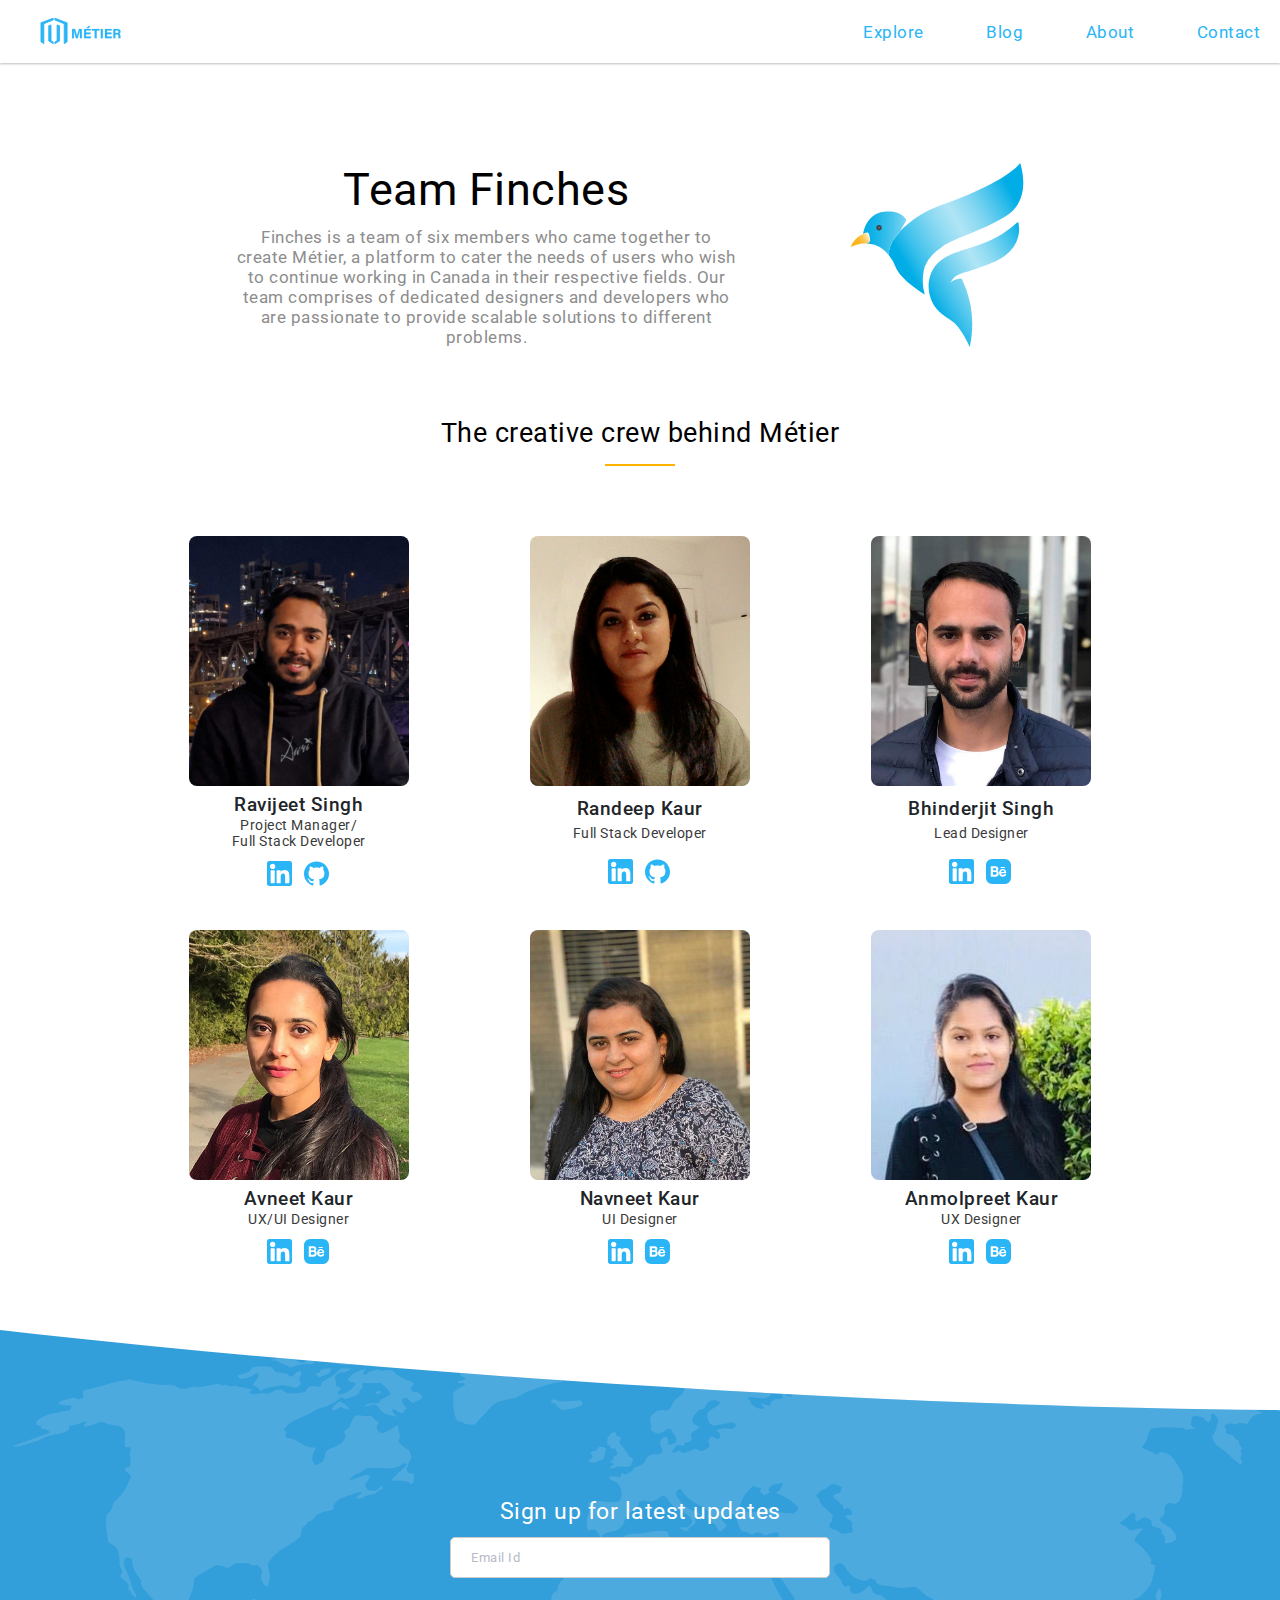
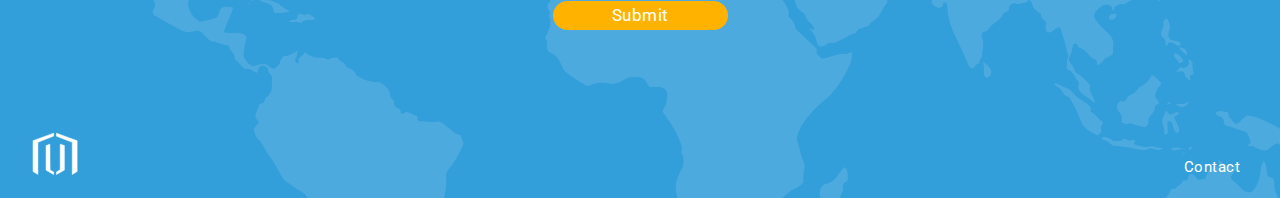
==== commit 668bffe4: "Blog and Contact Page Changes" ====
--- a/Metier/pages/aboutUs.html
+++ b/Metier/pages/aboutUs.html
@@ -7,6 +7,7 @@
     <title>Métier</title>
     <link rel="stylesheet" href="../css/main.css">
     <link href="https://fonts.googleapis.com/css?family=Roboto:300,400,500,700&display=swap" rel="stylesheet">
+    <link rel="shortcut icon" type="image/png" href="../images/favicon.png">
 </head>
 
 <body>
@@ -98,11 +99,11 @@
                 <div class="team-members-container">
                     <div class="team-member-container team-member1">
                         <div class="member-pic-container">
-                            <img src="../images/members/ravijeet.jpg" alt="" class="team-member-pic">
+                            <img src="../images/members/ravijeet.png" alt="" class="team-member-pic">
                         </div>
                         <div class="team-member-name">Ravijeet Singh</div>
-                        <div class="team-member-role">Project Manager</div>
-                        <a href="" class="member-link-1">
+                        <div class="team-member-role">Project Manager/<br>Full Stack Developer</div>
+                        <a href="https://www.linkedin.com/in/rsahluwalia/" class="member-link-1">
                             <svg version="1.1" id="Layer_1" xmlns="http://www.w3.org/2000/svg"
                                 xmlns:xlink="http://www.w3.org/1999/xlink" x="0px" y="0px" viewBox="0 0 382 382"
                                 style="enable-background:new 0 0 382 382;" xml:space="preserve">
@@ -117,7 +118,7 @@
 	                                L341.91,330.654L341.91,330.654z" />
                             </svg>
                         </a>
-                        <a href="" class="member-link-2">
+                        <a href="https://github.com/RavijeetDev" class="member-link-2">
                             <svg id="Bold" enable-background="new 0 0 24 24" height="512" viewBox="0 0 24 24"
                                 width="512" xmlns="http://www.w3.org/2000/svg">
                                 <path
@@ -127,7 +128,7 @@
                     </div>
                     <div class="team-member-container team-member2">
                         <div class="member-pic-container">
-                            <img src="../images/members/randeep.png" alt="" class="team-member-pic">
+                            <img src="../images/members/randeep.jpg" alt="" class="team-member-pic">
                         </div>
                         <div class="team-member-name">Randeep Kaur</div>
                         <div class="team-member-role">Full Stack Developer</div>
--- a/Metier/css/main.css
+++ b/Metier/css/main.css
@@ -312,7 +312,7 @@
     grid-template-columns: 20% 80%;
     grid-row: 1/2;
     background-color: white;
-    padding: 0 2rem 0 1rem;
+    padding: 0 2rem 0 4rem;
 }
 
 .hero-container {
@@ -376,8 +376,8 @@
 }
 
 .general-heat-map {
-    background: url(../images/heatmap.png);
-    background-color: rgba(3, 138, 210, 0.596);
+    /* background: url(../images/heatmap.png); */
+    /* background-color: rgba(3, 138, 210, 0.596); */
     border-radius: 3px;
     height: 210px;
     margin: 0.8rem 0.4rem 0.5rem 0.4rem;
@@ -391,7 +391,6 @@
     margin: 0 auto 0.5rem auto;
     width: 95%;
 }
-
 
 /***************************************************** Feature Container **********************************************************/
 
@@ -570,17 +569,19 @@
 }
 
 .heat-map {
-    background: url(../images/heatmap.png);
-    background-color: rgba(3, 138, 210, 0.596);
+    /* background: url(../images/heatmap.png); */
+    /* background-color: rgba(3, 138, 210, 0.596); */
     background-repeat: no-repeat;
     background-size: cover;
 }
 
 .wage-graph {
-    background: url(../images/wage_graph.png);
-    background-color: rgba(3, 138, 210, 0.596);
-    background-repeat: no-repeat;
-    background-size: cover;
+    /* background: url(../images/wage_graph.png); */
+    /* background-color: rgba(3, 138, 210, 0.596); */
+    /* background-repeat: no-repeat; */
+    /* background-size: cover; */
+    width: 100%;
+    height: 100%;
 }
 
 .heat-map-description, .wage-graph-description {
@@ -628,11 +629,25 @@
 
 .blogs-container {
     display: grid;
-    grid-template-columns: repeat(5, 21.5rem);
+    grid-template-columns: repeat(11, 21.5rem);
     grid-template-rows: 23.4rem;
     margin: 2rem 0 0 0;
     width: 100%;
     overflow-x: scroll;
+    overflow-y: hidden;
+}
+
+.blogs-container::-webkit-scrollbar {
+    width: 0px;
+    /* Remove scrollbar space */
+    background: transparent;
+    /* Optional: just make scrollbar invisible */
+}
+
+/* Optional: show position indicator in red */
+
+.blogs-container::-webkit-scrollbar-thumb {
+    background: transparent;
 }
 
 .blog-container {
@@ -642,6 +657,8 @@
 
 .blog-detail-container {
     display: grid;
+    height: 23.4rem;
+    grid-template-rows: 11.5rem auto;
     border-radius: 7px;
 }
 
@@ -654,7 +671,7 @@
 
 .blog-detail-container .blog-title {
     margin: 0.5rem 0.5rem 0.3rem 0.5rem;
-    font-size: 1.6rem;
+    font-size: 1.2rem;
     color: #29B5F6;
 }
 
@@ -676,13 +693,14 @@
     font-size: 1.05rem;
     margin: 0.5rem 0.5rem 0.5rem 0.5rem;
     justify-self: end;
+    align-self: end;
 }
 
 .blog-detail-on-hover {
     width: 18rem;
     height: 23.4rem;
     display: grid;
-    grid-template-rows: 12rem 5rem 5.5rem;
+    grid-template-rows: 85% 15%;
     border-radius: 7px;
     position: absolute;
     top: 0;
@@ -695,13 +713,14 @@
 .blog-detail-on-hover .blog-description {
     color: white;
     font-size: 1.1rem;
-    grid-row: 2/3;
+    overflow: hidden;
+    align-self: end;
+    margin-bottom: 0.5rem;
 }
 
 .blog-detail-on-hover .read-now-button {
     color: white;
     font-size: 0.8rem;
-    grid-row: 3/4;
     text-decoration: none;
     justify-self: end;
     align-self: center;
@@ -772,8 +791,7 @@
 
 .blog-page .date {
     grid-row: 1/2;
-    grid-column: 2/3;
-    justify-self: end;
+    grid-column: 1/3;
 }
 
 .blog-page .image-container {
@@ -787,18 +805,40 @@
     height: 220px;
     border-radius: 5px;
     margin-bottom: 0;
-}
-
-.paragraphs {
+    object-fit: cover;
+}
+
+.paragraphs, #blog-link {
     font-size: 1.1rem;
-    margin: 1rem auto 0 auto;
+    margin: 3rem auto 0 auto;
     padding: 0 1rem;
     letter-spacing: 0.8px;
     color: rgb(53, 53, 53);
 }
 
+#blog-link a {
+    font-weight: bold;
+    font-size: 1.2rem;
+    color: #29B5F6;
+}
+
+#blog-link a:hover, nav a:hover {
+    color: #0388D2;
+}
+
 .paragraphs span {
-    font-size: 2.5rem;
+    font-weight: bold;
+}
+
+.paragraphs li {
+    margin-left: 3rem;
+}
+
+.paragraphs::first-letter {
+    float: left;
+    font-size: 3.3rem;
+    line-height: 2.9rem;
+    margin-right: 0.4rem;
 }
 
 /***********************************************************************************************************************************
@@ -934,7 +974,7 @@
 
 .contact-container {
     width: 85%;
-    margin: 5rem auto 3rem auto;
+    margin: 5rem auto 2rem auto;
     border: 1px solid #13131341;
     border-radius: 5px;
     display: grid;
@@ -998,6 +1038,13 @@
     justify-self: center;
 }
 
+.contact-page #displayMessage {
+    font-size: 1.2rem;
+    font-weight: bold;
+    text-align: center;
+    color: #BC1B0E;
+}
+
 /***********************************************************************************************************************************
 ************************************************************************************************************************************
 ********************************************** Screen Minimum Size - 615px ********************************************************
@@ -1144,7 +1191,6 @@
     /********************************************************************************************************************************
     /****************************************************** Explore Page ************************************************************
     /********************************************************************************************************************************/
-   
     /********************************************** Heat Map and Wage Graph Container ***********************************************/
     .explore-heat-map-heading, .wage-comparison-heading {
         font-size: 2.2rem;
@@ -1209,7 +1255,7 @@
         align-self: center;
     }
     .blogs-container {
-        grid-template-columns: repeat(5, 22rem);
+        grid-template-columns: repeat(11, 22rem);
         grid-template-rows: 26rem;
         margin: 2rem 0 0 0;
     }
@@ -1217,6 +1263,8 @@
         width: 19rem;
     }
     .blog-detail-container {
+        height: 26rem;
+        grid-template-rows: 12rem auto;
         border-radius: 8px;
     }
     .blog-detail-container img {
@@ -1226,7 +1274,7 @@
     }
     .blog-detail-container .blog-title {
         margin: 0.8rem 0.8rem 0.3rem 0.8rem;
-        font-size: 1.8rem;
+        font-size: 1.15rem;
     }
     .blog-detail-container .blog-date {
         margin: 0 0.8rem;
@@ -1243,7 +1291,6 @@
     .blog-detail-on-hover {
         width: 19rem;
         height: 26rem;
-        grid-template-rows: 14rem 5.5rem 4.5rem;
         border-radius: 8px;
     }
     .blog-detail-on-hover .blog-description {
@@ -1290,9 +1337,6 @@
     }
     .blog-page .divider {
         display: block;
-    }
-    .paragraphs span {
-        font-size: 3.2rem;
     }
     /***********************************************************************************************************************************
     /**************************************************** About Us Page ****************************************************************
@@ -1401,9 +1445,9 @@
     .nav-small-screen {
         display: none;
     }
-    .navigation-container {
+    /* .navigation-container {
         padding: 0 2rem;
-    }
+    } */
     .nav-large-screen {
         display: block;
     }
@@ -1411,7 +1455,7 @@
         font-size: 1.7rem;
     }
     .navigation-header {
-        padding: 0 2rem;
+        /* padding: 0 2rem; */
     }
     /******************************************************** Footer Section *******************************************************/
     footer {
@@ -1586,8 +1630,8 @@
     .paragraphs {
         font-size: 1.2rem;
     }
-    .paragraphs span {
-        font-size: 3.3rem;
+    #blog-link {
+        font-size: 1.3rem;
     }
     /***********************************************************************************************************************************
     /**************************************************** About Us Page ****************************************************************
@@ -1657,7 +1701,7 @@
     /***********************************************************************************************************************************/
     .contact-container {
         width: 90%;
-        margin: 6rem auto 5rem auto;
+        margin: 6rem auto 2rem auto;
         border-radius: 7px;
         padding: 2.5rem;
         grid-template-columns: repeat(2, 1fr);
@@ -1694,8 +1738,8 @@
 
 @media screen and (min-width: 1005px) {
     .button {
-        font-size: 1.6rem;
-        width: 17rem;
+        font-size: 1.65rem;
+        width: 17.5rem;
     }
     /******************************************************** Footer Section *******************************************************/
     footer {
@@ -1853,7 +1897,7 @@
         font-size: 2.3rem;
     }
     .blogs-container {
-        grid-template-columns: repeat(5, 25rem);
+        grid-template-columns: repeat(11, 25rem);
         grid-template-rows: 27.5rem;
         margin: 2.5rem 0 0 0;
     }
@@ -1862,6 +1906,8 @@
     }
     .blog-detail-container {
         border-radius: 10px;
+        height: 27.5rem;
+        grid-template-rows: 13rem auto;
     }
     .blog-detail-container img {
         width: 20rem;
@@ -1870,7 +1916,7 @@
     }
     .blog-detail-container .blog-title {
         margin: 1rem 1rem 0.3rem 1rem;
-        font-size: 2rem;
+        font-size: 1.25rem;
     }
     .blog-detail-container .blog-date {
         margin: 0 1rem;
@@ -1885,7 +1931,6 @@
     .blog-detail-on-hover {
         width: 20rem;
         height: 27.5rem;
-        grid-template-rows: 15rem 6rem 5.5rem;
         border-radius: 10px;
     }
     .blog-detail-on-hover .blog-description {
@@ -1905,8 +1950,8 @@
     .paragraphs {
         font-size: 1.3rem;
     }
-    .paragraphs span {
-        font-size: 3.5rem;
+    #blog-link {
+        font-size: 1.4rem;
     }
     /***********************************************************************************************************************************
     /**************************************************** About Us Page ****************************************************************
@@ -1917,16 +1962,17 @@
     }
     .team-description-container {
         grid-template-columns: 70% 30%;
-        grid-template-rows: 30% 70%;
+        grid-template-rows: 35% 65%;
     }
     .team-name {
         font-size: 4.5rem;
     }
     .team-description {
+        font-size: 1.7rem;
+        width: 70%;
+    }
+    .team-logo {
         width: 60%;
-    }
-    .team-logo {
-        width: 70%;
     }
     .team-container {
         margin-top: 7rem;
@@ -1968,7 +2014,7 @@
     /***********************************************************************************************************************************/
     .contact-container {
         width: 80%;
-        margin: 8rem auto 3rem auto;
+        margin: 8rem auto 2rem auto;
         border-radius: 10px;
         padding: 3rem;
     }
@@ -1990,9 +2036,6 @@
 ***********************************************************************************************************************************/
 
 @media screen and (min-width: 1200px) {
-    .button {
-        font-size: 1.8rem;
-    }
     /******************************************************** Footer Section *******************************************************/
     footer {
         height: 48rem;
@@ -2088,4 +2131,38 @@
         width: 75%;
         margin: 10rem auto 3rem auto;
     }
+}
+
+.blog-detail-on-hover {
+    /* clip-path: circle(0% at 100% 0%); */
+    display: hidden;
+    animation: collapse 0.5s;
+    animation-fill-mode: forwards;
+}
+
+.blog-container:hover>.blog-detail-on-hover {
+    animation: reveal 1s;
+}
+
+@keyframes reveal {
+    0% {
+        -webkit-clip-path: circle(10% at 100% 0%);
+        clip-path: circle(10% at 100% 0%);
+    }
+    100% {
+        -webkit-clip-path: circle(200% at 100% 0%);
+        clip-path: circle(200% at 100% 0%);
+    }
+}
+
+@keyframes collapse {
+    0% {
+        -webkit-clip-path: circle(100% at 100% 0%);
+        clip-path: circle(100% at 100% 0%);
+    }
+    100% {
+        -webkit-clip-path: circle(0% at 100% 0%);
+        clip-path: circle(0% at 100% 0%);
+        display: block;
+    }
 }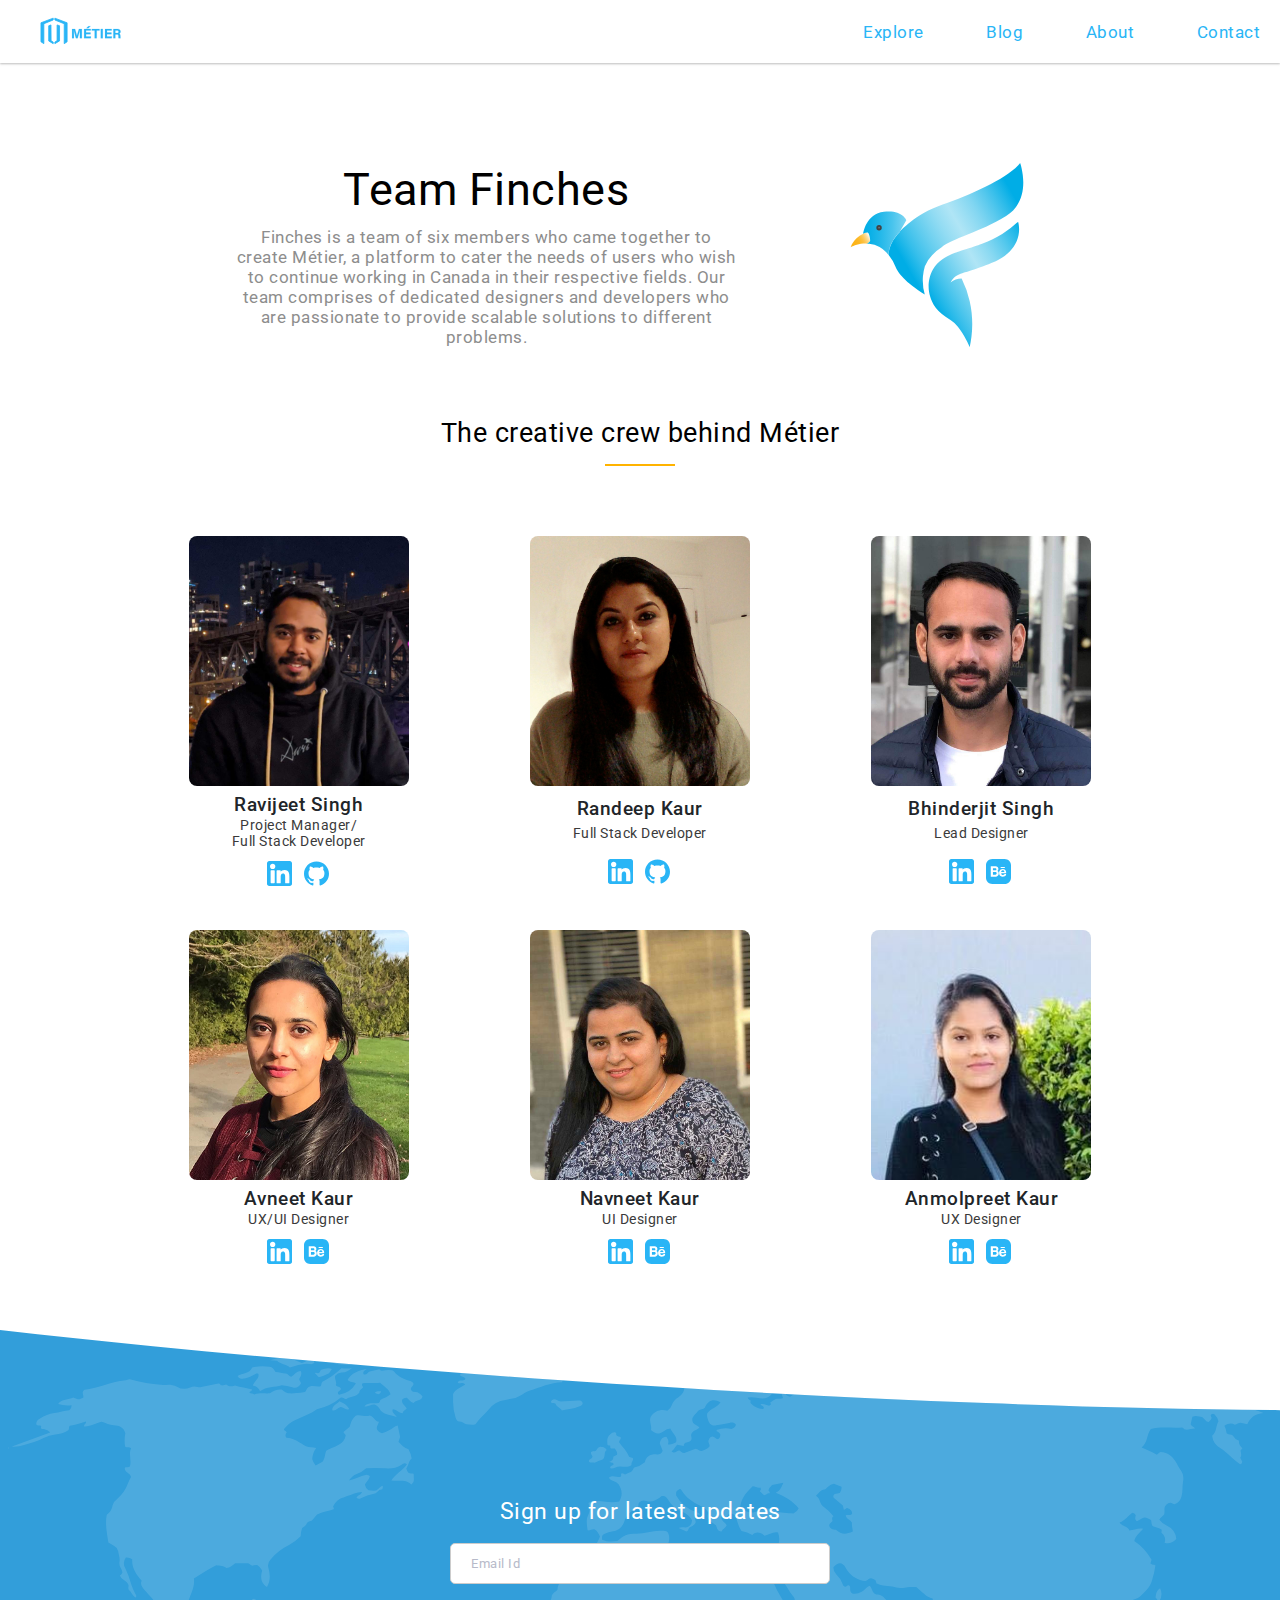
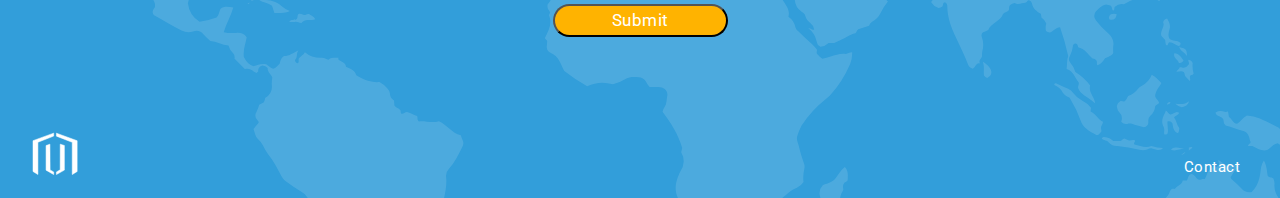
==== commit a1836f4e: "Added newsletter functionality" ====
--- a/Metier/pages/aboutUs.html
+++ b/Metier/pages/aboutUs.html
@@ -314,10 +314,11 @@
             </div>
         </main>
         <footer>
-            <div class="newsletter-container">
+            <div class="newsletter-container home-page-newsletter">
                 <div class="heading">Sign up for latest updates</div>
                 <input type="email" id="email" placeholder="Email Id">
-                <a href="#" class="button button-submit">Submit</a>
+                <p id="newsletter-message"></p>
+                <button class="button button-submit" id="submit-button">Submit</button>
             </div>
             <div class="footer-container">
                 <svg id="Layer_1" data-name="Layer 1" xmlns="http://www.w3.org/2000/svg" viewBox="0 0 512 512">
@@ -339,6 +340,12 @@
                 <a href="#" class="contact-link">Contact</a>
             </div>
         </footer>
+        <div class="dialog-modal-container" id="dialog-modal-container">
+            <div class="newsletter-subscription-dialog">
+                <div class="message"><span class="message-span">Thank You</span> for Subscribing !</div>
+                <button class="close-button button" id="close-button">OK</button>
+            </div>
+        </div>
     </div>
 </body>
 
--- a/Metier/css/main.css
+++ b/Metier/css/main.css
@@ -45,6 +45,47 @@
     width: 13.5rem;
 }
 
+.dialog-modal-container {
+    display: none; 
+    position: fixed;
+    z-index: 1;
+    padding-top: 100px;
+    left: 0;
+    top: 0;
+    width: 100%;
+    height: 100%;
+    overflow: auto;
+    background-color: rgba(0, 0, 0, 0.4);
+}
+
+.newsletter-subscription-dialog {
+    display: grid;
+    position: absolute;
+    background-color: #fefefe;
+    margin: auto;
+    top: 40%;
+    left: 50%;
+    transform: translate(-50%, -50%);
+    width: 35%;
+    border-radius: 7px;
+    padding: 6rem;
+}
+
+.newsletter-subscription-dialog .message {
+    font-size: 2rem;
+    justify-self: center;
+    margin-bottom: 4rem;
+    font-weight: lighter;
+}
+
+.newsletter-subscription-dialog .message-span {
+    font-weight: bold;
+}
+
+.button:focus {
+    outline: 0;
+}
+
 /*********************************************************** Navigation Header *****************************************************/
 
 .navigation-header {
@@ -240,6 +281,14 @@
     padding: 9rem 1rem 1rem 1rem;
 }
 
+.newsletter-container #newsletter-message {
+    font-size: 1rem;
+    color: #BC1B0E;
+    justify-self: center;
+    font-weight: bold;
+    margin-bottom: 1rem;
+}
+
 .newsletter-container .heading {
     font-size: 1.4rem;
     text-align: center;
@@ -250,7 +299,7 @@
     width: 23rem;
     justify-self: center;
     padding: 0.8rem 2rem;
-    margin: 0.6rem 0 1rem 0;
+    margin: 0.6rem 0 0.5rem 0;
     display: inline-block;
     border: 1px solid #ccc;
     border-radius: 0.3rem;
@@ -601,6 +650,7 @@
 
 .blog-list {
     margin-bottom: 2rem;
+    margin-right: 5rem;
     display: grid;
     grid-template-columns: 0.5rem auto;
 }
@@ -1085,10 +1135,13 @@
         font-size: 1.8rem;
         margin-bottom: 1rem;
     }
+
+    #newsletter-message {
+        margin-bottom: 1.1rem;
+    }
     #email {
         width: 28rem;
         padding: 1rem 1.5rem;
-        margin: 0 0 1.1rem 0;
         font-size: 1rem;
         border-radius: 4px;
     }
@@ -1468,10 +1521,13 @@
         font-size: 2.1rem;
         margin-bottom: 1.2rem;
     }
+
+    #newsletter-message {
+        margin-bottom: 1.4rem;
+    }
     #email {
         width: 33rem;
         padding: 1.1rem 2rem;
-        margin: 0 0 1.4rem 0;
         font-size: 1.2rem;
     }
     .footer-container {
@@ -1751,10 +1807,14 @@
     .newsletter-container .heading {
         font-size: 2.3rem;
     }
+
+    #newsletter-message{
+        margin-bottom: 1.8rem;
+    }
+
     #email {
         width: 38rem;
         padding: 1.2rem 2rem;
-        margin: 0 0 1.8rem 0;
         font-size: 1.3rem;
         border-radius: 5px;
     }
@@ -2165,4 +2225,11 @@
         clip-path: circle(0% at 100% 0%);
         display: block;
     }
+}
+
+.blogs-container.active {
+    background: rgba(255, 255, 255, 0.3);
+    cursor: grabbing;
+    cursor: -webkit-grabbing;
+    transform: scale(1);
 }